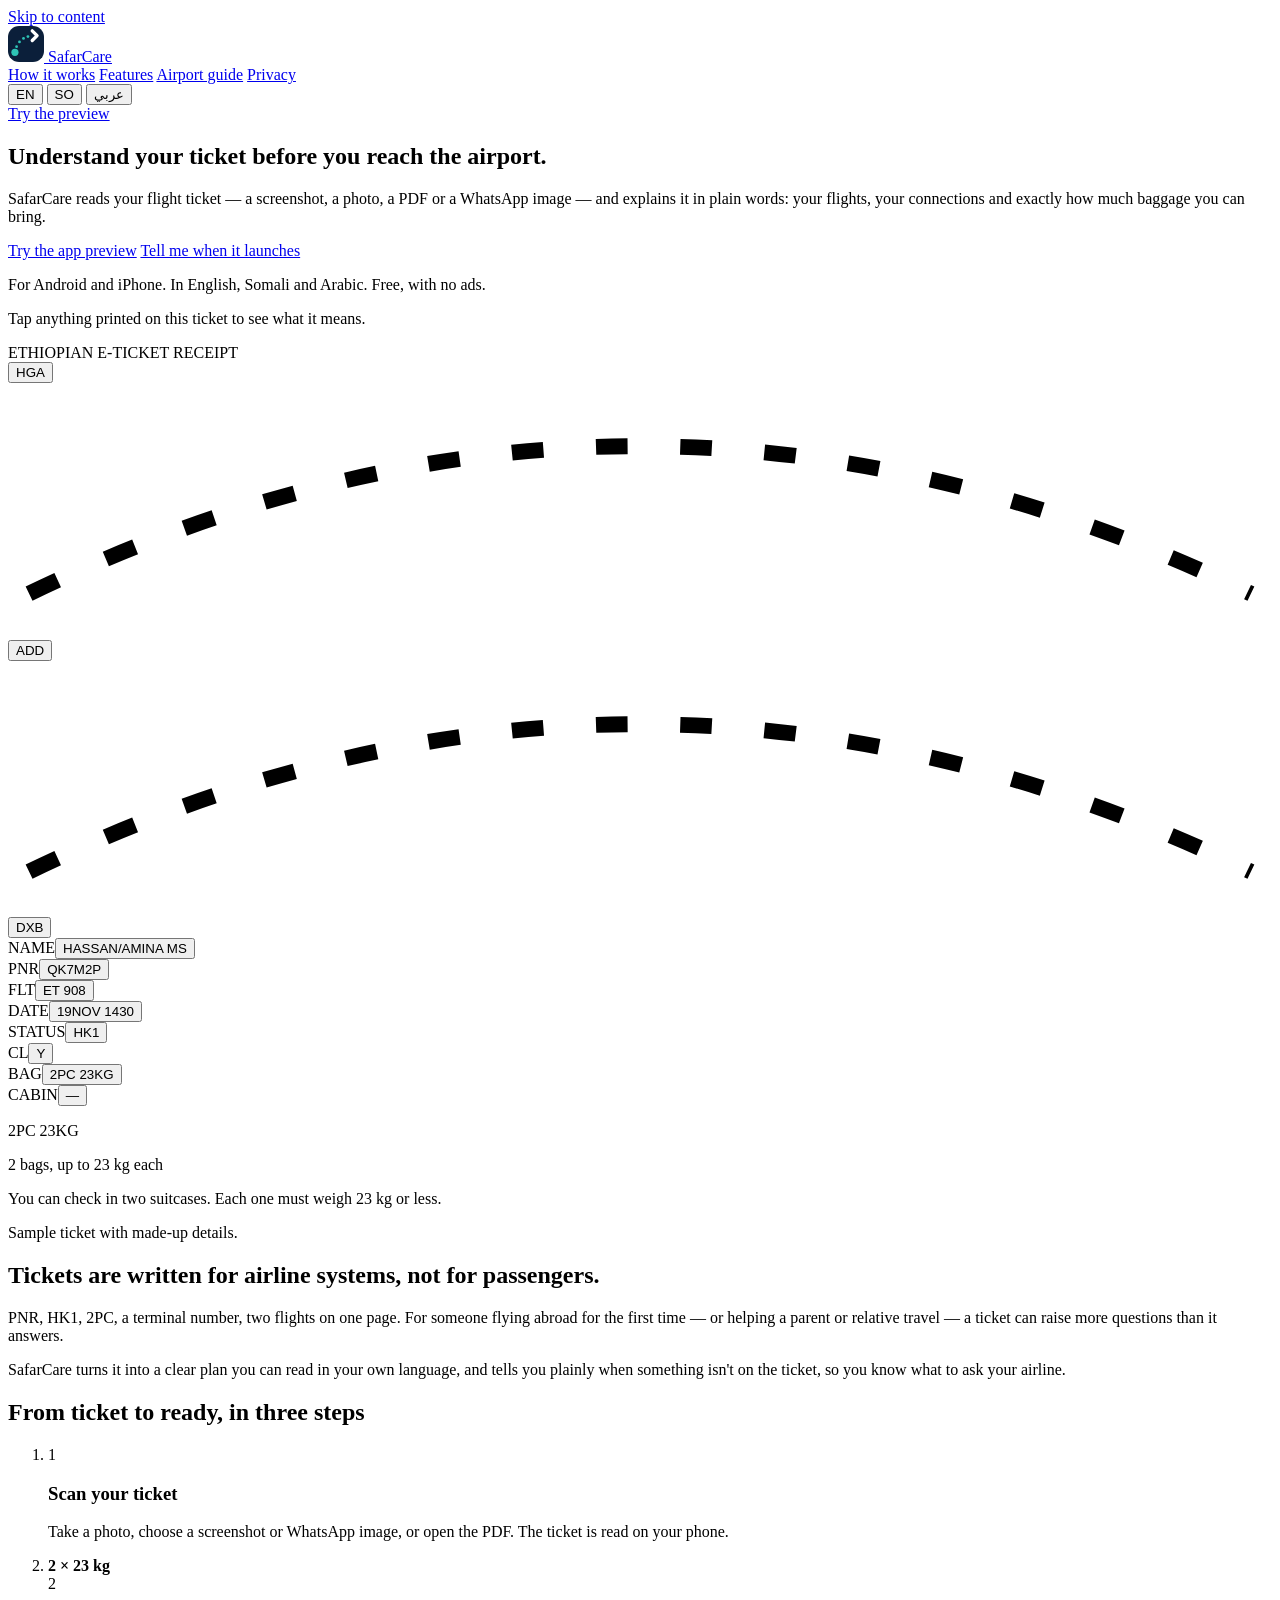
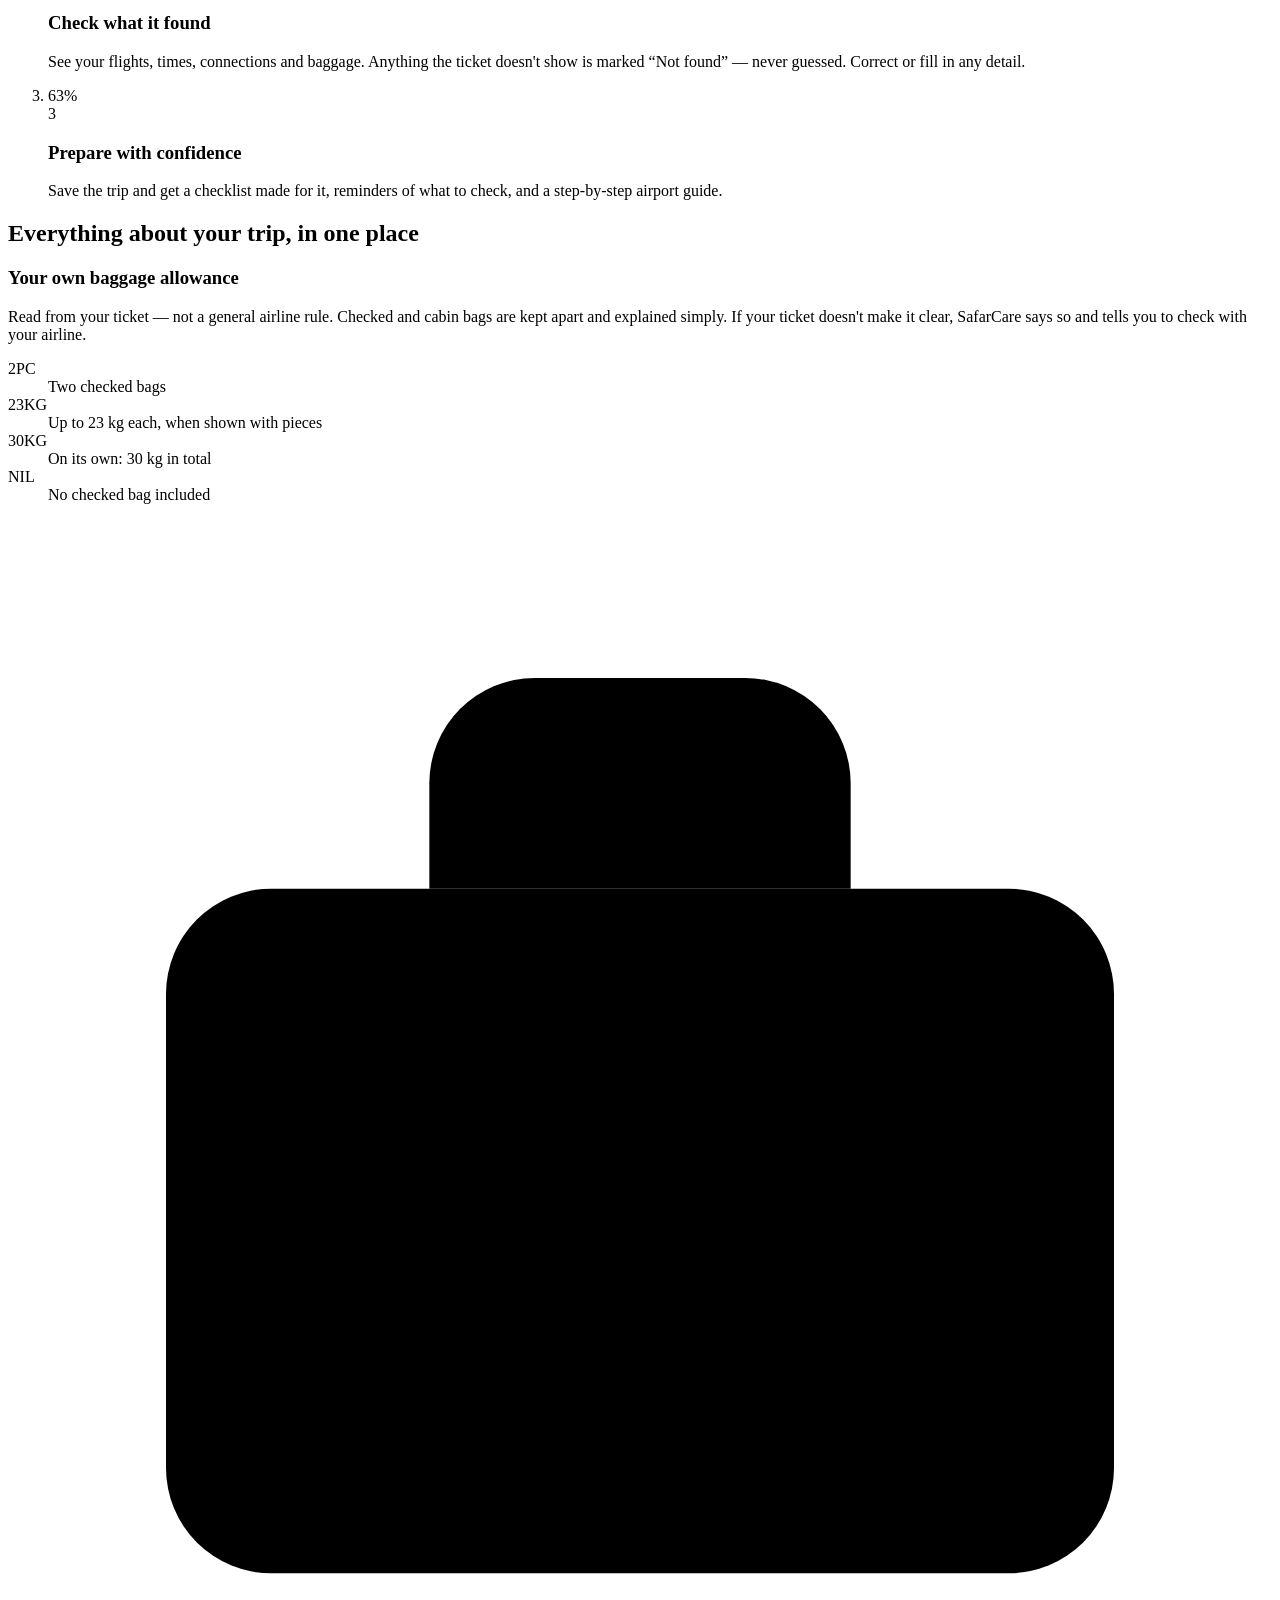
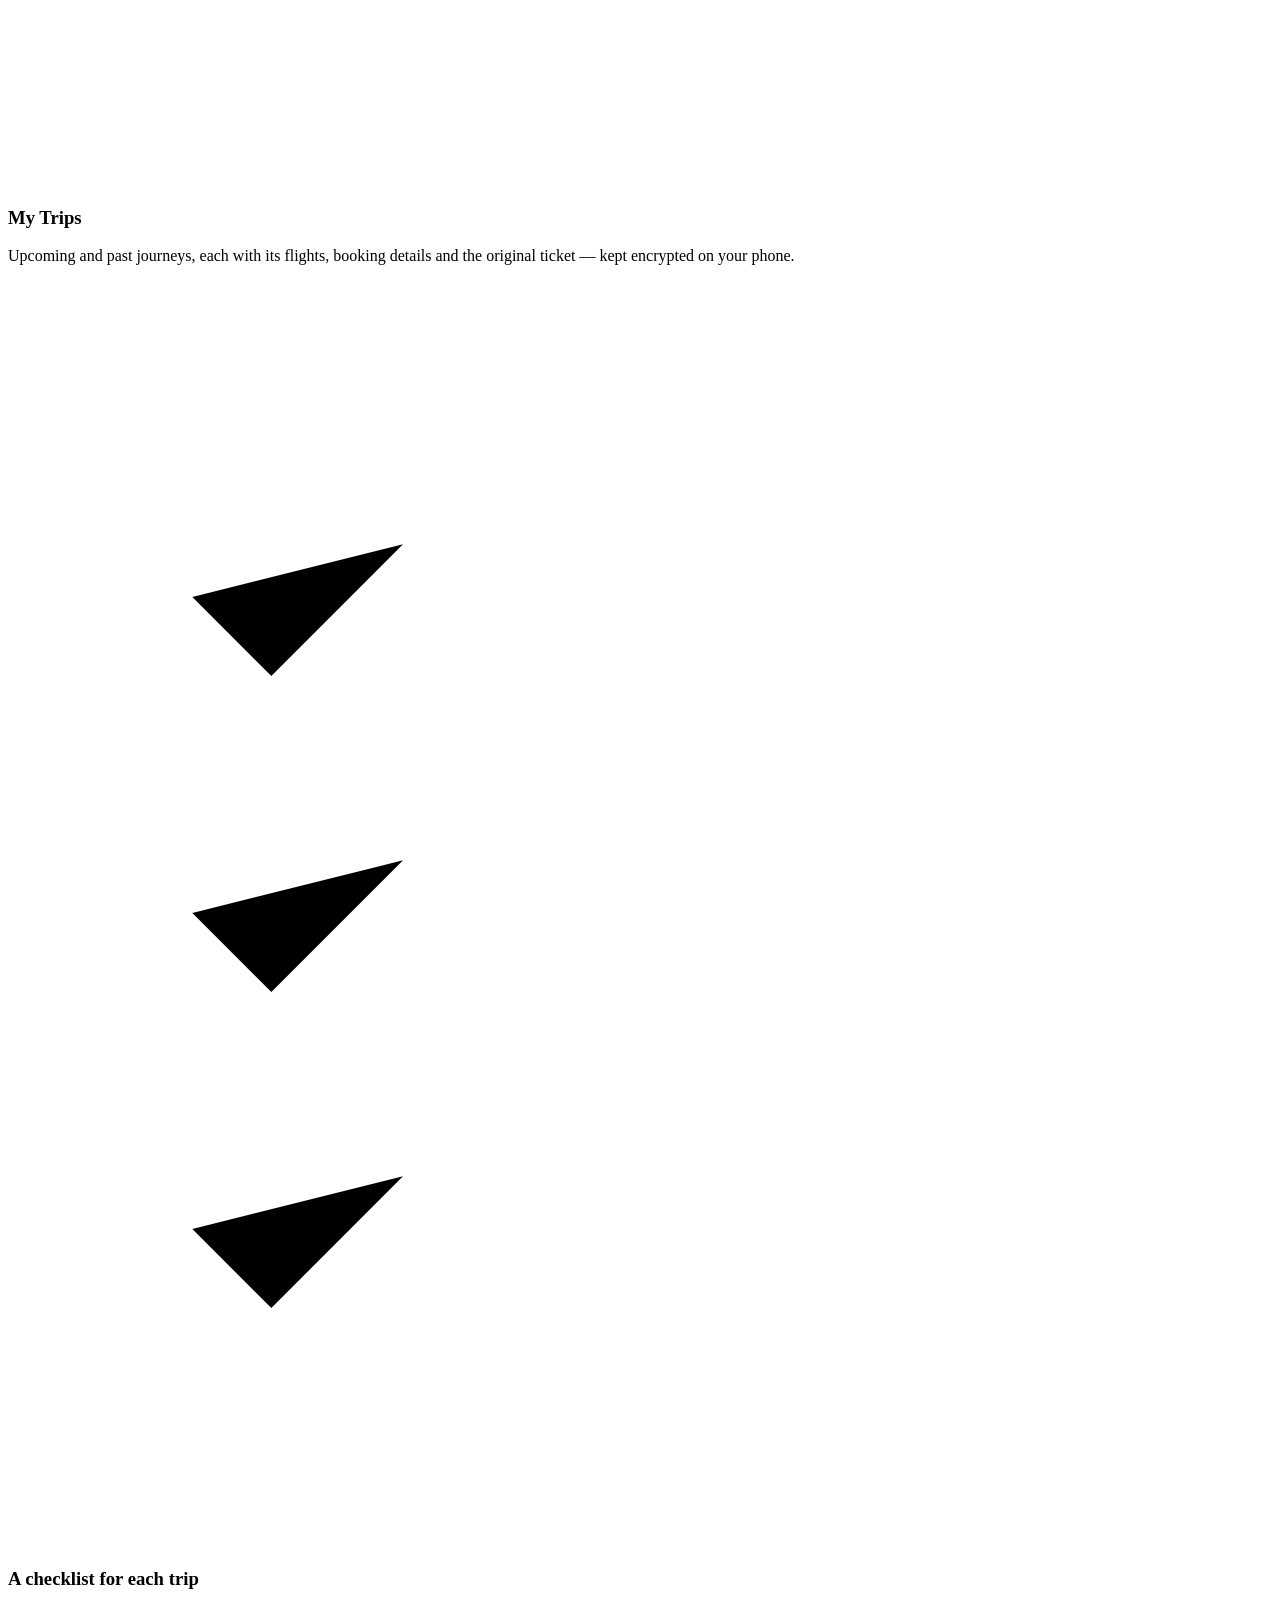
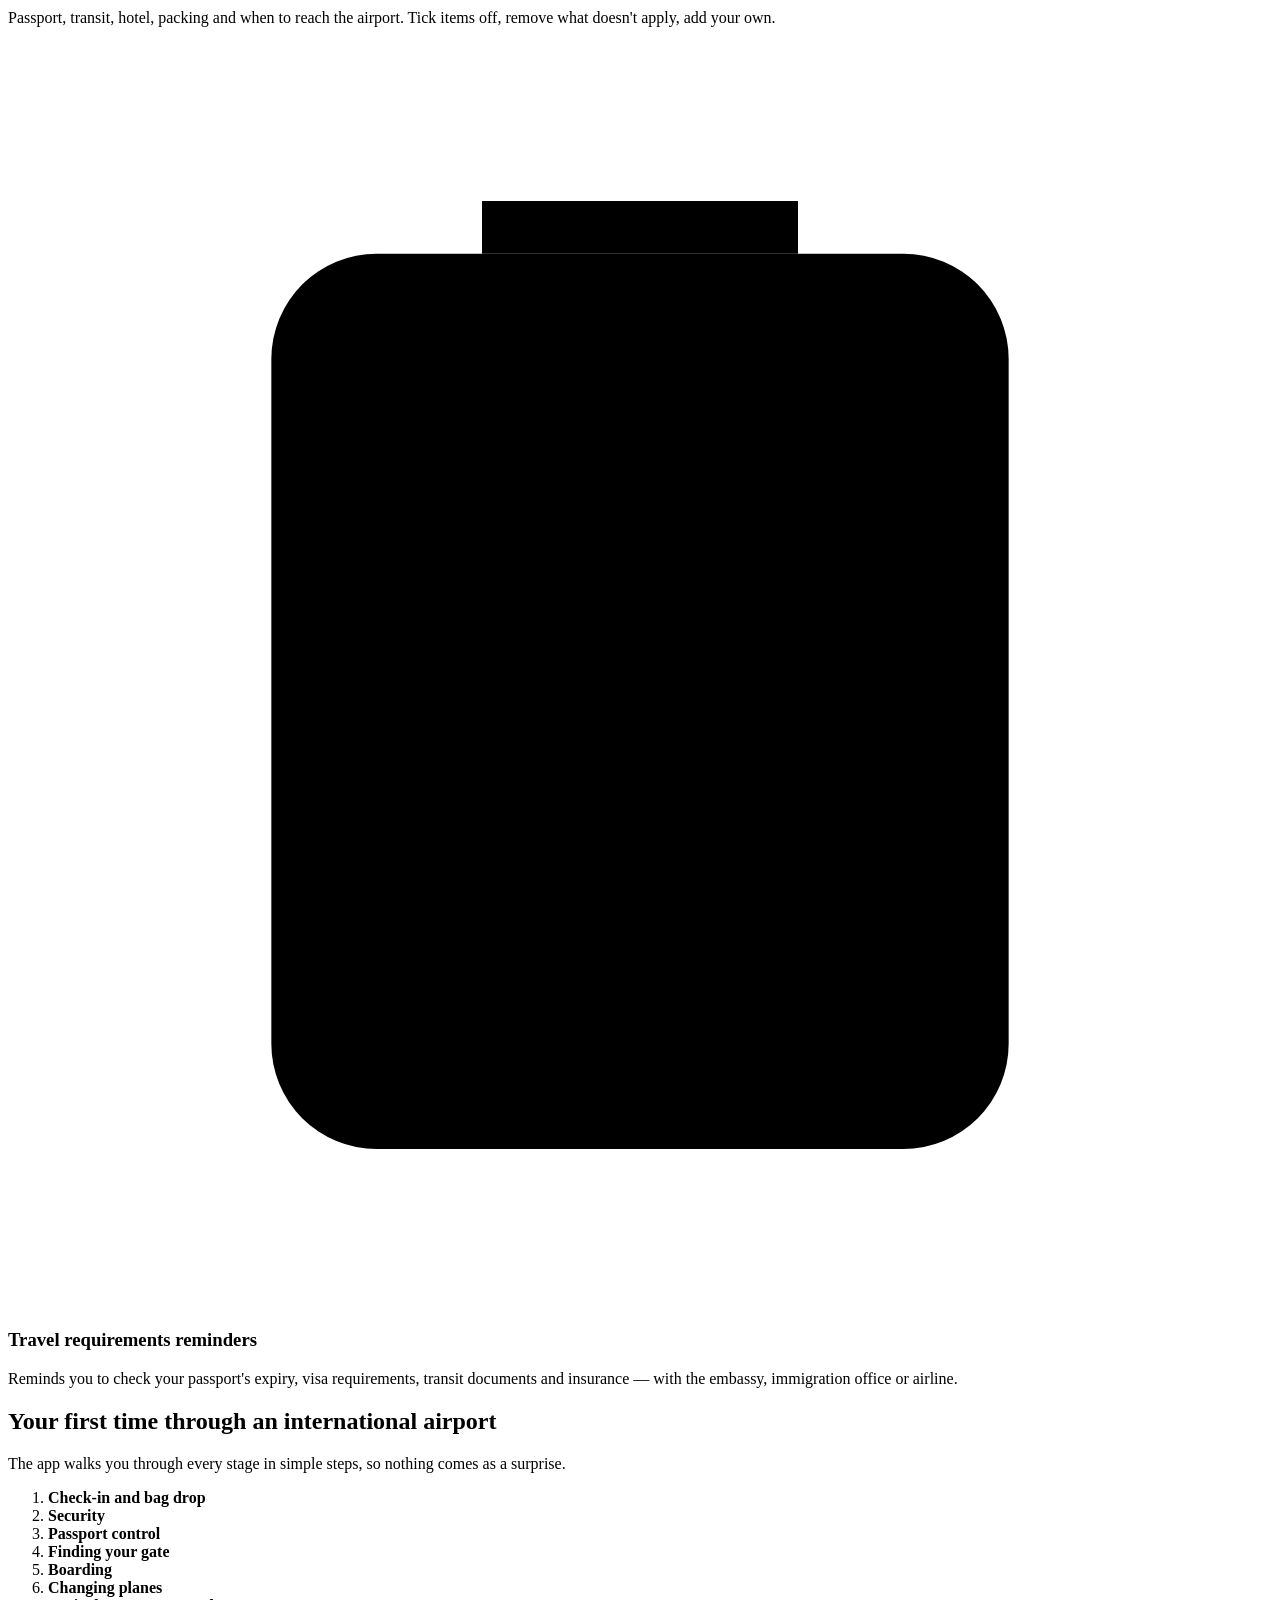
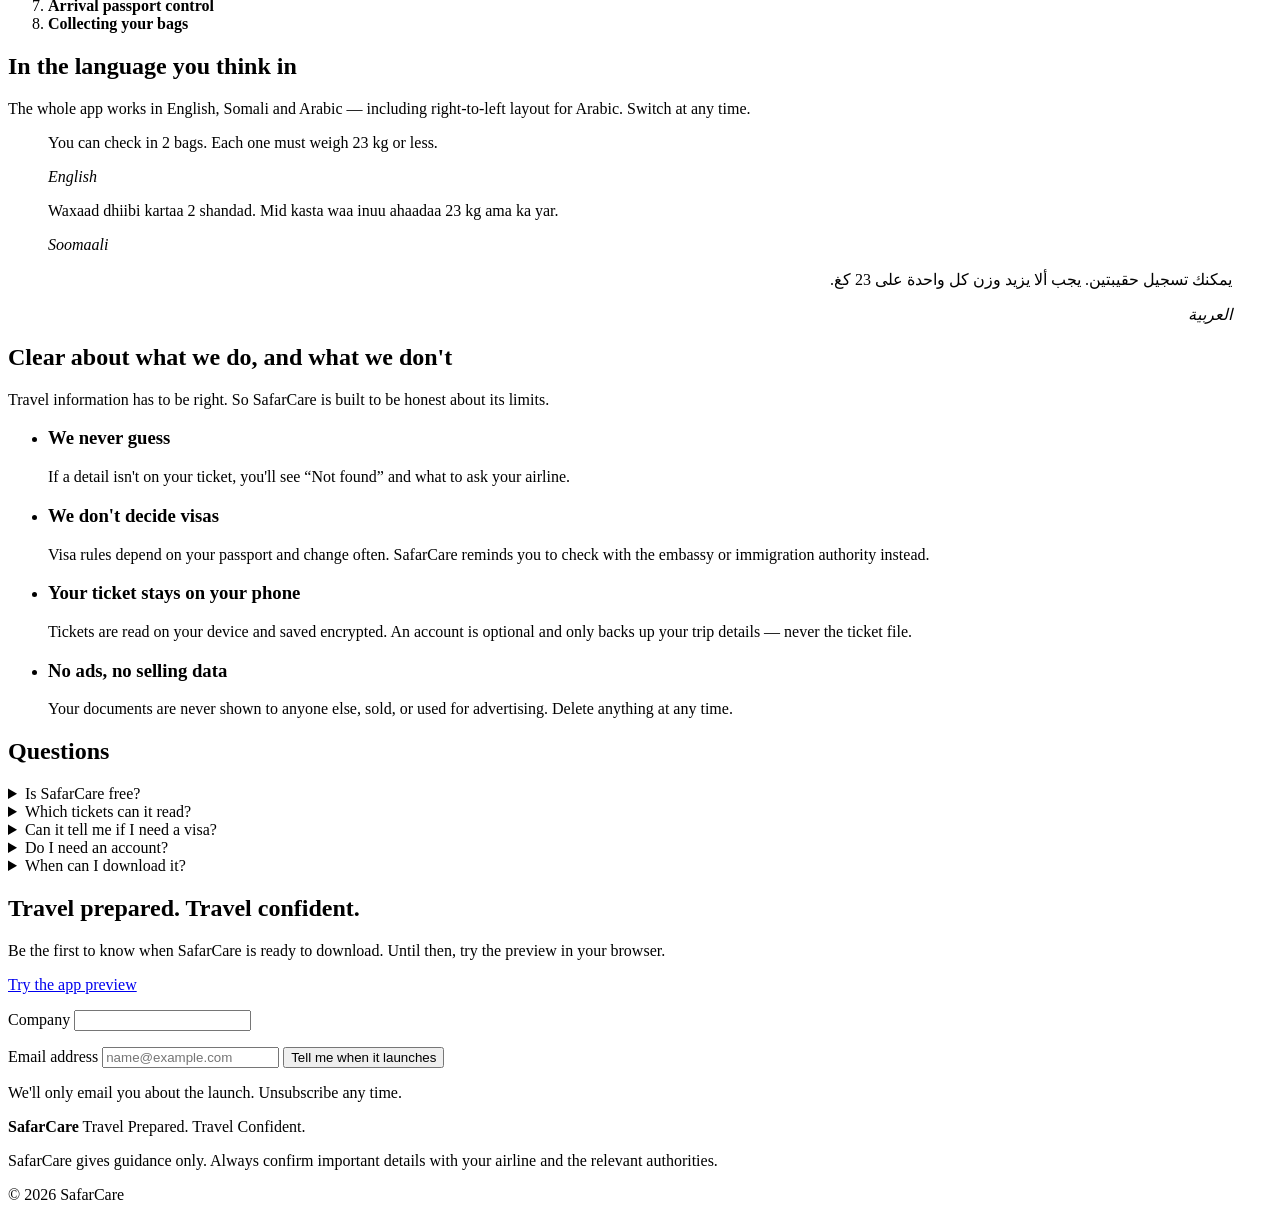
==== website/index.html @ 602b647c "Add SafarCare website and app preview Landing page in English, Somali and Arabic with an interactive" ====
<!DOCTYPE html>
<html lang="en" dir="ltr">
<head>
<meta charset="utf-8">
<meta name="viewport" content="width=device-width, initial-scale=1">
<title>SafarCare — Understand your ticket before you reach the airport</title>
<meta name="description" content="SafarCare reads your flight ticket and explains it in plain English, Somali or Arabic: flights, connections, baggage allowance, and what to prepare before you travel.">
<meta property="og:title" content="SafarCare — Travel Prepared. Travel Confident.">
<meta property="og:description" content="Scan your ticket. Understand your flights and baggage. Prepare with a checklist and airport guide — in English, Somali and Arabic.">
<meta property="og:image" content="/assets/icon-512.png">
<meta name="theme-color" content="#0B1F3A">
<link rel="icon" href="/assets/favicon-32.png" sizes="32x32">
<link rel="apple-touch-icon" href="/assets/apple-touch-icon.png">
<link rel="preconnect" href="https://fonts.googleapis.com">
<link rel="preconnect" href="https://fonts.gstatic.com" crossorigin>
<link href="https://fonts.googleapis.com/css2?family=Manrope:wght@500;700;800&family=IBM+Plex+Sans:wght@400;500;600&family=IBM+Plex+Sans+Arabic:wght@400;500;600;700&family=IBM+Plex+Mono:wght@500;600&display=swap" rel="stylesheet">
<link rel="stylesheet" href="/styles.css">
</head>
<body>
<a class="skip" href="#main" data-i18n="skip">Skip to content</a>

<header class="site-header">
  <div class="wrap header-row">
    <a class="brand" href="#top" aria-label="SafarCare home">
      <svg class="mark" viewBox="0 0 26 26" width="36" height="36" aria-hidden="true"><rect width="26" height="26" rx="8" fill="#0B1F3A"/><g fill="#2EC4B6"><circle cx="6.2" cy="14.9" r="1"/><circle cx="8.3" cy="11.5" r="1"/><circle cx="11.2" cy="9" r="1"/><circle cx="14.4" cy="7.6" r="1"/><circle cx="5" cy="19" r="2.6"/></g><path d="M17.5 3.5 21 7l-3.5 3.5" stroke="#fff" stroke-width="2.4" fill="none" stroke-linecap="round" stroke-linejoin="round"/></svg>
      <span>SafarCare</span>
    </a>
    <nav class="main-nav" aria-label="Main">
      <a href="#how" data-i18n="navHow">How it works</a>
      <a href="#features" data-i18n="navFeatures">Features</a>
      <a href="#guide" data-i18n="navGuide">Airport guide</a>
      <a href="#privacy" data-i18n="navPrivacy">Privacy</a>
    </nav>
    <div class="header-tools">
      <div class="lang" role="group" aria-label="Language">
        <button type="button" data-lang="en" aria-pressed="true">EN</button>
        <button type="button" data-lang="so" aria-pressed="false">SO</button>
        <button type="button" data-lang="ar" aria-pressed="false" lang="ar">عربي</button>
      </div>
      <a class="btn btn-small" href="/preview/" data-i18n="ctaPreviewShort">Try the preview</a>
    </div>
  </div>
</header>

<main id="main">

<!-- HERO: the ticket decoder -->
<section class="hero" id="top">
  <div class="wrap hero-grid">
    <div class="hero-copy">
      <h1 data-i18n="heroTitle">Understand your ticket before you reach the airport.</h1>
      <p class="lede" data-i18n="heroLede">SafarCare reads your flight ticket — a screenshot, a photo, a PDF or a WhatsApp image — and explains it in plain words: your flights, your connections and exactly how much baggage you can bring.</p>
      <div class="hero-actions">
        <a class="btn" href="/preview/" data-i18n="ctaPreview">Try the app preview</a>
        <a class="btn btn-ghost" href="#launch" data-i18n="ctaNotify">Tell me when it launches</a>
      </div>
      <p class="hero-note" data-i18n="heroNote">For Android and iPhone. In English, Somali and Arabic. Free, with no ads.</p>
    </div>

    <div class="decoder" aria-labelledby="decoder-hint">
      <p id="decoder-hint" class="decoder-hint" data-i18n="decoderHint">Tap anything printed on this ticket to see what it means.</p>
      <div class="pass" role="group" aria-label="Sample boarding pass">
        <div class="pass-scan" aria-hidden="true"></div>
        <div class="pass-top">
          <span class="pass-air">ETHIOPIAN</span>
          <span class="pass-kind">E-TICKET RECEIPT</span>
        </div>
        <div class="pass-route">
          <button type="button" class="code-btn big" data-field="from">HGA</button>
          <svg class="pass-path" viewBox="0 0 120 24" aria-hidden="true"><path d="M2 20 Q60 -8 118 20" fill="none" stroke="currentColor" stroke-width="1.5" stroke-dasharray="3 5"/></svg>
          <button type="button" class="code-btn big" data-field="via">ADD</button>
          <svg class="pass-path" viewBox="0 0 120 24" aria-hidden="true"><path d="M2 20 Q60 -8 118 20" fill="none" stroke="currentColor" stroke-width="1.5" stroke-dasharray="3 5"/></svg>
          <button type="button" class="code-btn big" data-field="to">DXB</button>
        </div>
        <div class="pass-grid">
          <div><span class="k">NAME</span><button type="button" class="code-btn" data-field="name">HASSAN/AMINA MS</button></div>
          <div><span class="k">PNR</span><button type="button" class="code-btn" data-field="pnr">QK7M2P</button></div>
          <div><span class="k">FLT</span><button type="button" class="code-btn" data-field="flt">ET 908</button></div>
          <div><span class="k">DATE</span><button type="button" class="code-btn" data-field="date">19NOV 1430</button></div>
          <div><span class="k">STATUS</span><button type="button" class="code-btn" data-field="status">HK1</button></div>
          <div><span class="k">CL</span><button type="button" class="code-btn" data-field="cl">Y</button></div>
          <div><span class="k">BAG</span><button type="button" class="code-btn" data-field="bag">2PC 23KG</button></div>
          <div><span class="k">CABIN</span><button type="button" class="code-btn missing" data-field="cabin">—</button></div>
        </div>
        <div class="pass-stub" aria-hidden="true"><span></span></div>
      </div>
      <div class="explain" role="region" aria-live="polite" aria-label="Explanation">
        <p class="explain-code" id="explain-code">2PC 23KG</p>
        <p class="explain-title" id="explain-title">2 bags, up to 23 kg each</p>
        <p class="explain-body" id="explain-body">You can check in two suitcases. Each one must weigh 23 kg or less.</p>
      </div>
      <p class="decoder-foot" data-i18n="decoderFoot">Sample ticket with made-up details.</p>
    </div>
  </div>
</section>

<!-- WHY -->
<section class="why">
  <div class="wrap why-grid">
    <h2 data-i18n="whyTitle">Tickets are written for airline systems, not for passengers.</h2>
    <div class="why-body">
      <p data-i18n="whyP1">PNR, HK1, 2PC, a terminal number, two flights on one page. For someone flying abroad for the first time — or helping a parent or relative travel — a ticket can raise more questions than it answers.</p>
      <p data-i18n="whyP2">SafarCare turns it into a clear plan you can read in your own language, and tells you plainly when something isn't on the ticket, so you know what to ask your airline.</p>
    </div>
  </div>
</section>

<!-- HOW IT WORKS: a real sequence -->
<section class="how" id="how" aria-labelledby="how-title">
  <div class="wrap">
    <h2 id="how-title" data-i18n="howTitle">From ticket to ready, in three steps</h2>
    <ol class="steps">
      <li class="step">
        <div class="phone" aria-hidden="true">
          <div class="ph-bar"></div>
          <div class="ph-scan"><div class="ph-frame"><div class="ph-line"></div></div></div>
          <div class="ph-btn dark"></div><div class="ph-btn"></div><div class="ph-btn"></div>
        </div>
        <div class="step-text">
          <span class="step-n">1</span>
          <h3 data-i18n="step1Title">Scan your ticket</h3>
          <p data-i18n="step1Body">Take a photo, choose a screenshot or WhatsApp image, or open the PDF. The ticket is read on your phone.</p>
        </div>
      </li>
      <li class="step">
        <div class="phone" aria-hidden="true">
          <div class="ph-bar"></div>
          <div class="ph-rows"><i></i><i></i><i></i><i class="nf"></i></div>
          <div class="ph-card"><b>2 × 23 kg</b></div>
          <div class="ph-card warn"></div>
          <div class="ph-lines"><i></i><i></i></div>
        </div>
        <div class="step-text">
          <span class="step-n">2</span>
          <h3 data-i18n="step2Title">Check what it found</h3>
          <p data-i18n="step2Body">See your flights, times, connections and baggage. Anything the ticket doesn't show is marked “Not found” — never guessed. Correct or fill in any detail.</p>
        </div>
      </li>
      <li class="step">
        <div class="phone" aria-hidden="true">
          <div class="ph-bar"></div>
          <div class="ph-ring"><span>63%</span></div>
          <div class="ph-check on"></div><div class="ph-check on"></div><div class="ph-check"></div><div class="ph-check"></div>
        </div>
        <div class="step-text">
          <span class="step-n">3</span>
          <h3 data-i18n="step3Title">Prepare with confidence</h3>
          <p data-i18n="step3Body">Save the trip and get a checklist made for it, reminders of what to check, and a step-by-step airport guide.</p>
        </div>
      </li>
    </ol>
  </div>
</section>

<!-- FEATURES -->
<section class="features" id="features" aria-labelledby="features-title">
  <div class="wrap">
    <h2 id="features-title" data-i18n="featTitle">Everything about your trip, in one place</h2>

    <div class="feat feat-lead">
      <div>
        <h3 data-i18n="fBagTitle">Your own baggage allowance</h3>
        <p data-i18n="fBagBody">Read from your ticket — not a general airline rule. Checked and cabin bags are kept apart and explained simply. If your ticket doesn't make it clear, SafarCare says so and tells you to check with your airline.</p>
      </div>
      <dl class="bag-codes">
        <div><dt>2PC</dt><dd data-i18n="code2pc">Two checked bags</dd></div>
        <div><dt>23KG</dt><dd data-i18n="code23">Up to 23 kg each, when shown with pieces</dd></div>
        <div><dt>30KG</dt><dd data-i18n="code30">On its own: 30 kg in total</dd></div>
        <div><dt>NIL</dt><dd data-i18n="codeNil">No checked bag included</dd></div>
      </dl>
    </div>

    <div class="feat-cols">
      <article class="feat">
        <svg class="fi" viewBox="0 0 24 24" aria-hidden="true"><rect x="3" y="7" width="18" height="13" rx="2"/><path d="M8 7V5a2 2 0 0 1 2-2h4a2 2 0 0 1 2 2v2"/></svg>
        <h3 data-i18n="fTripsTitle">My Trips</h3>
        <p data-i18n="fTripsBody">Upcoming and past journeys, each with its flights, booking details and the original ticket — kept encrypted on your phone.</p>
      </article>
      <article class="feat">
        <svg class="fi" viewBox="0 0 24 24" aria-hidden="true"><path d="M9 6h11M9 12h11M9 18h11"/><path d="m3.5 6 1.5 1.5L7.5 5M3.5 12l1.5 1.5L7.5 11M3.5 18l1.5 1.5L7.5 17"/></svg>
        <h3 data-i18n="fListTitle">A checklist for each trip</h3>
        <p data-i18n="fListBody">Passport, transit, hotel, packing and when to reach the airport. Tick items off, remove what doesn't apply, add your own.</p>
      </article>
      <article class="feat">
        <svg class="fi" viewBox="0 0 24 24" aria-hidden="true"><rect x="5" y="4" width="14" height="17" rx="2"/><path d="M9 4V3h6v1M9 12l2 2 4-4M9 17h6"/></svg>
        <h3 data-i18n="fReqTitle">Travel requirements reminders</h3>
        <p data-i18n="fReqBody">Reminds you to check your passport's expiry, visa requirements, transit documents and insurance — with the embassy, immigration office or airline.</p>
      </article>
    </div>
  </div>
</section>

<!-- AIRPORT GUIDE: a real sequence, drawn as a route -->
<section class="guide" id="guide" aria-labelledby="guide-title">
  <div class="wrap">
    <div class="guide-head">
      <h2 id="guide-title" data-i18n="guideTitle">Your first time through an international airport</h2>
      <p data-i18n="guideBody">The app walks you through every stage in simple steps, so nothing comes as a surprise.</p>
    </div>
    <ol class="route">
      <li><span class="dot"></span><b data-i18n="g1">Check-in and bag drop</b></li>
      <li><span class="dot"></span><b data-i18n="g2">Security</b></li>
      <li><span class="dot"></span><b data-i18n="g3">Passport control</b></li>
      <li><span class="dot"></span><b data-i18n="g4">Finding your gate</b></li>
      <li><span class="dot"></span><b data-i18n="g5">Boarding</b></li>
      <li class="transit"><span class="dot"></span><b data-i18n="g6">Changing planes</b></li>
      <li><span class="dot"></span><b data-i18n="g7">Arrival passport control</b></li>
      <li><span class="dot"></span><b data-i18n="g8">Collecting your bags</b></li>
    </ol>
  </div>
</section>

<!-- LANGUAGES -->
<section class="langs" aria-labelledby="langs-title">
  <div class="wrap">
    <h2 id="langs-title" data-i18n="langsTitle">In the language you think in</h2>
    <p class="langs-sub" data-i18n="langsBody">The whole app works in English, Somali and Arabic — including right-to-left layout for Arabic. Switch at any time.</p>
    <div class="trio">
      <blockquote lang="en"><p>You can check in 2 bags. Each one must weigh 23 kg or less.</p><cite>English</cite></blockquote>
      <blockquote lang="so"><p>Waxaad dhiibi kartaa 2 shandad. Mid kasta waa inuu ahaadaa 23 kg ama ka yar.</p><cite>Soomaali</cite></blockquote>
      <blockquote lang="ar" dir="rtl"><p>يمكنك تسجيل حقيبتين. يجب ألا يزيد وزن كل واحدة على 23 كغ.</p><cite>العربية</cite></blockquote>
    </div>
  </div>
</section>

<!-- HONESTY -->
<section class="promise" id="privacy" aria-labelledby="promise-title">
  <div class="wrap promise-grid">
    <div>
      <h2 id="promise-title" data-i18n="promiseTitle">Clear about what we do, and what we don't</h2>
      <p data-i18n="promiseBody">Travel information has to be right. So SafarCare is built to be honest about its limits.</p>
    </div>
    <ul class="promises">
      <li><h3 data-i18n="p1t">We never guess</h3><p data-i18n="p1b">If a detail isn't on your ticket, you'll see “Not found” and what to ask your airline.</p></li>
      <li><h3 data-i18n="p2t">We don't decide visas</h3><p data-i18n="p2b">Visa rules depend on your passport and change often. SafarCare reminds you to check with the embassy or immigration authority instead.</p></li>
      <li><h3 data-i18n="p3t">Your ticket stays on your phone</h3><p data-i18n="p3b">Tickets are read on your device and saved encrypted. An account is optional and only backs up your trip details — never the ticket file.</p></li>
      <li><h3 data-i18n="p4t">No ads, no selling data</h3><p data-i18n="p4b">Your documents are never shown to anyone else, sold, or used for advertising. Delete anything at any time.</p></li>
    </ul>
  </div>
</section>

<!-- FAQ -->
<section class="faq" aria-labelledby="faq-title">
  <div class="wrap faq-wrap">
    <h2 id="faq-title" data-i18n="faqTitle">Questions</h2>
    <div class="faq-list">
      <details><summary data-i18n="q1">Is SafarCare free?</summary><p data-i18n="a1">Yes. SafarCare is free and has no advertisements.</p></details>
      <details><summary data-i18n="q2">Which tickets can it read?</summary><p data-i18n="a2">E-ticket screenshots, photos of printed tickets, PDF tickets and booking confirmations, and ticket images sent on WhatsApp. If a picture is too blurry, the app tells you how to take a better one.</p></details>
      <details><summary data-i18n="q3">Can it tell me if I need a visa?</summary><p data-i18n="a3">No. It reminds you to check visa, transit and passport requirements with the official authority, and lets you keep notes on what they told you.</p></details>
      <details><summary data-i18n="q4">Do I need an account?</summary><p data-i18n="a4">No. Everything works without one. An account only backs up your trips so you can get them back on a new phone.</p></details>
      <details><summary data-i18n="q5">When can I download it?</summary><p data-i18n="a5">SafarCare is being prepared for Google Play and the App Store. Leave your email below and we'll tell you when it's ready.</p></details>
    </div>
  </div>
</section>

<!-- LAUNCH -->
<section class="launch" id="launch" aria-labelledby="launch-title">
  <div class="wrap launch-grid">
    <div>
      <h2 id="launch-title" data-i18n="launchTitle">Travel prepared. Travel confident.</h2>
      <p data-i18n="launchBody">Be the first to know when SafarCare is ready to download. Until then, try the preview in your browser.</p>
      <a class="btn btn-light" href="/preview/" data-i18n="ctaPreview">Try the app preview</a>
    </div>
    <form class="notify" name="launch-list" method="POST" data-netlify="true" netlify-honeypot="company" action="/thanks.html">
      <input type="hidden" name="form-name" value="launch-list">
      <p class="hp"><label>Company <input name="company" tabindex="-1" autocomplete="off"></label></p>
      <label for="email" data-i18n="emailLabel">Email address</label>
      <input id="email" name="email" type="email" required autocomplete="email" inputmode="email" placeholder="name@example.com">
      <input type="hidden" name="language" id="form-lang" value="en">
      <p class="field-error" id="email-error" hidden data-i18n="emailError">Enter an email address like name@example.com.</p>
      <button class="btn btn-turq" type="submit" data-i18n="notifySubmit">Tell me when it launches</button>
      <p class="fine" data-i18n="notifyFine">We'll only email you about the launch. Unsubscribe any time.</p>
    </form>
  </div>
</section>

</main>

<footer class="site-footer">
  <div class="wrap footer-row">
    <p><b>SafarCare</b> <span data-i18n="footTag">Travel Prepared. Travel Confident.</span></p>
    <p class="fine" data-i18n="footNote">SafarCare gives guidance only. Always confirm important details with your airline and the relevant authorities.</p>
    <p class="fine">© 2026 SafarCare</p>
  </div>
</footer>

<script src="/main.js" defer></script>
</body>
</html>
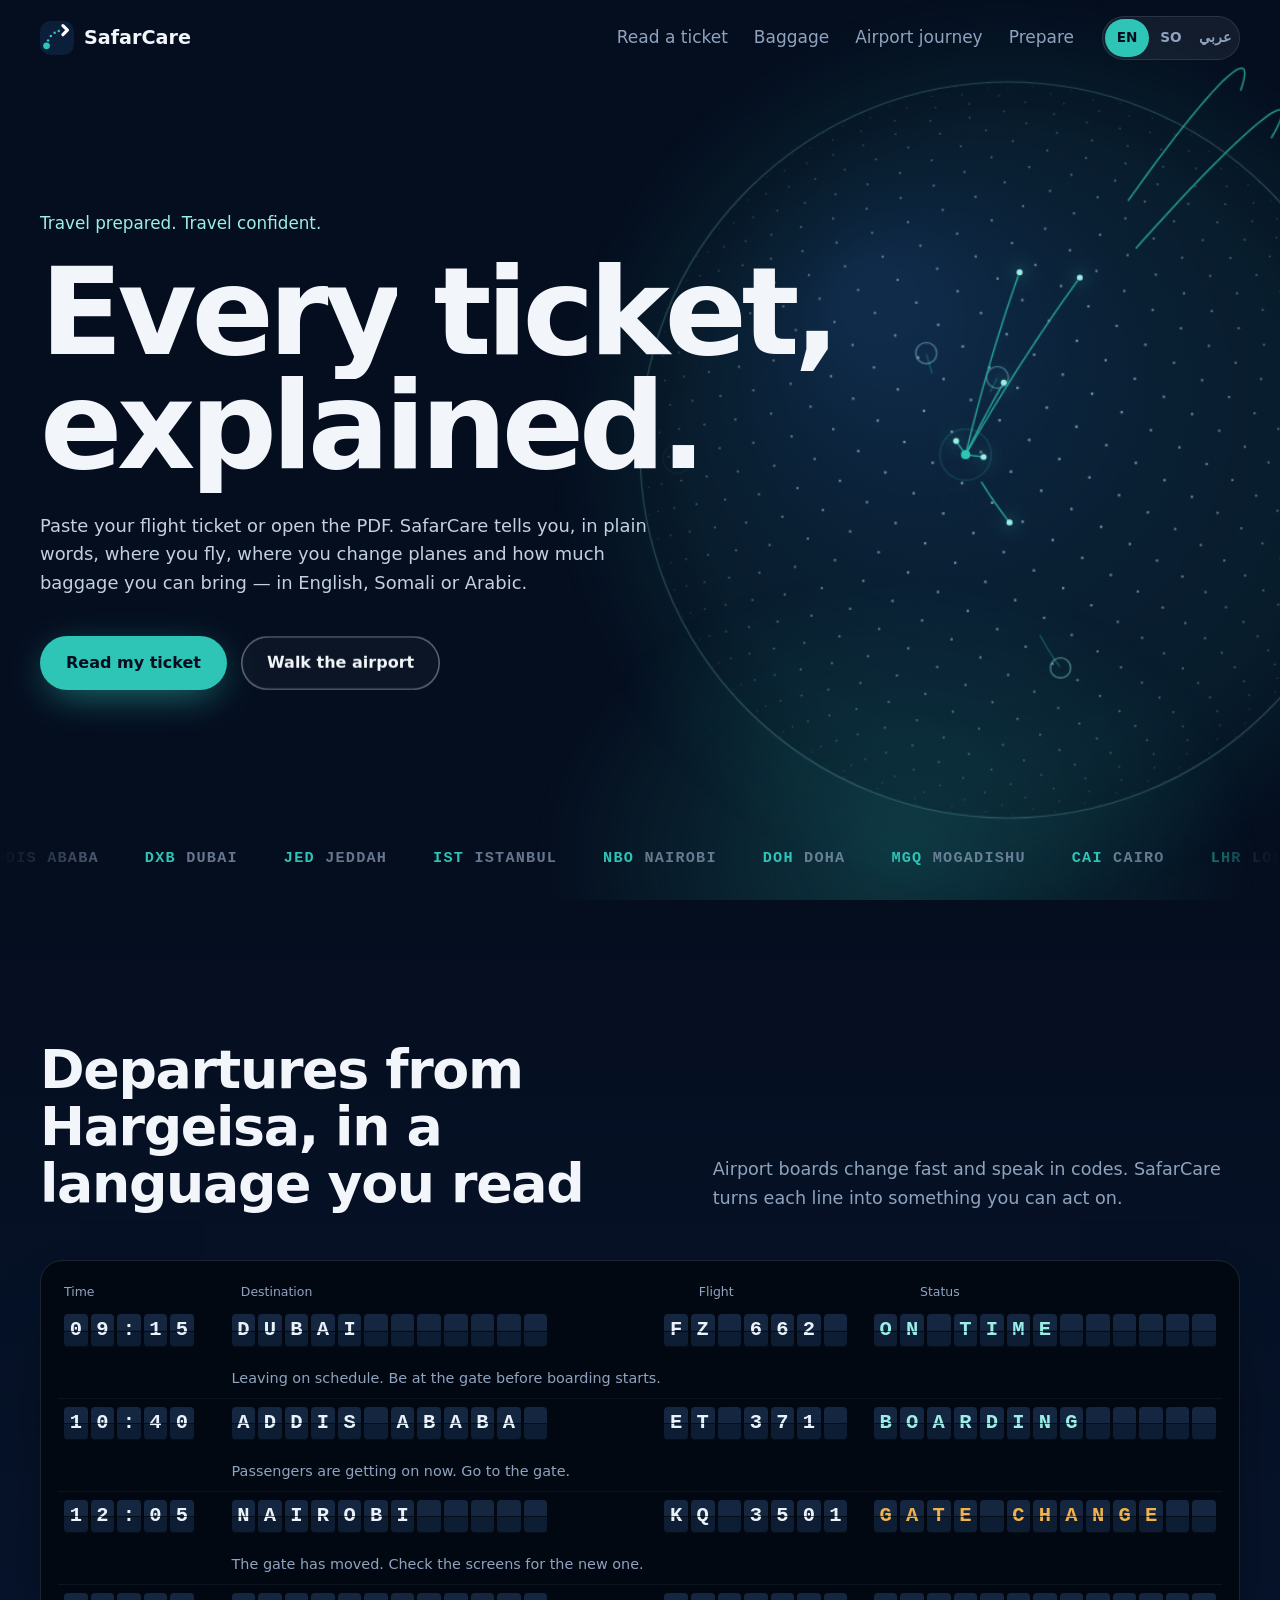
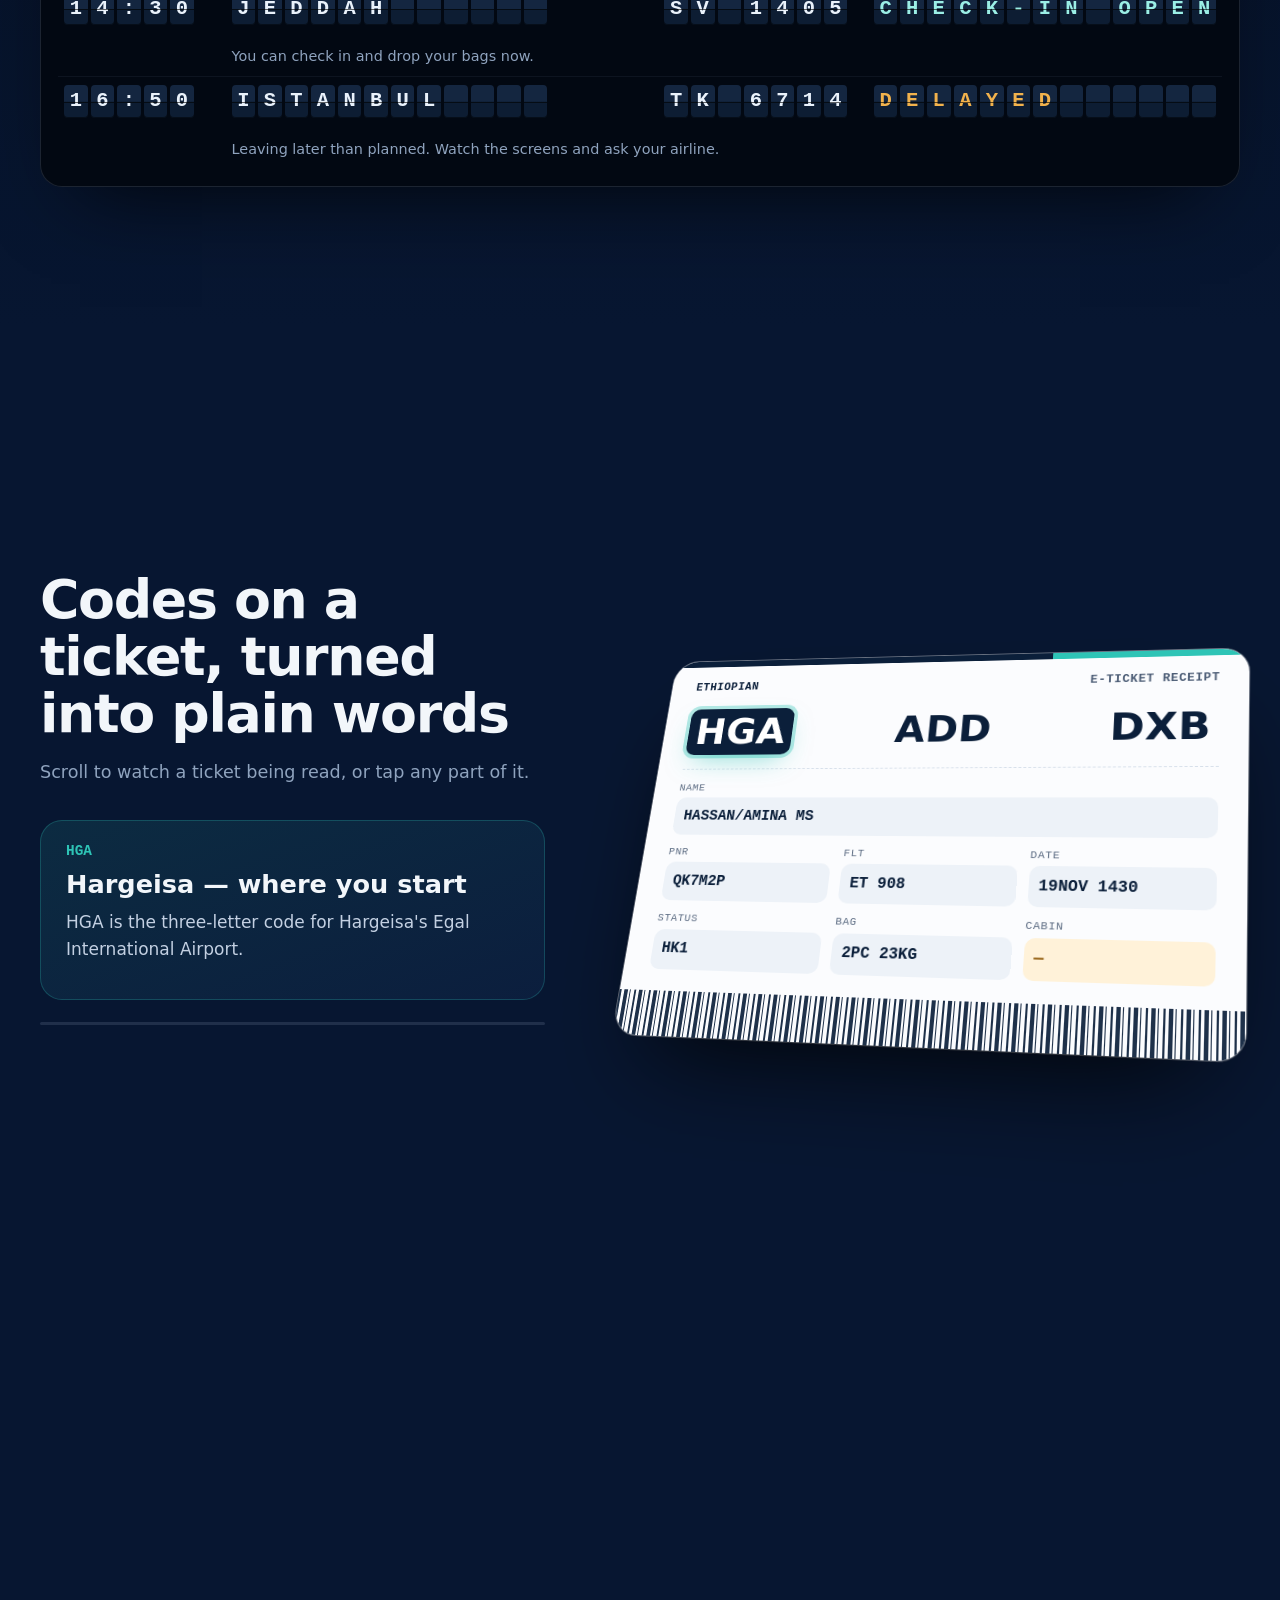
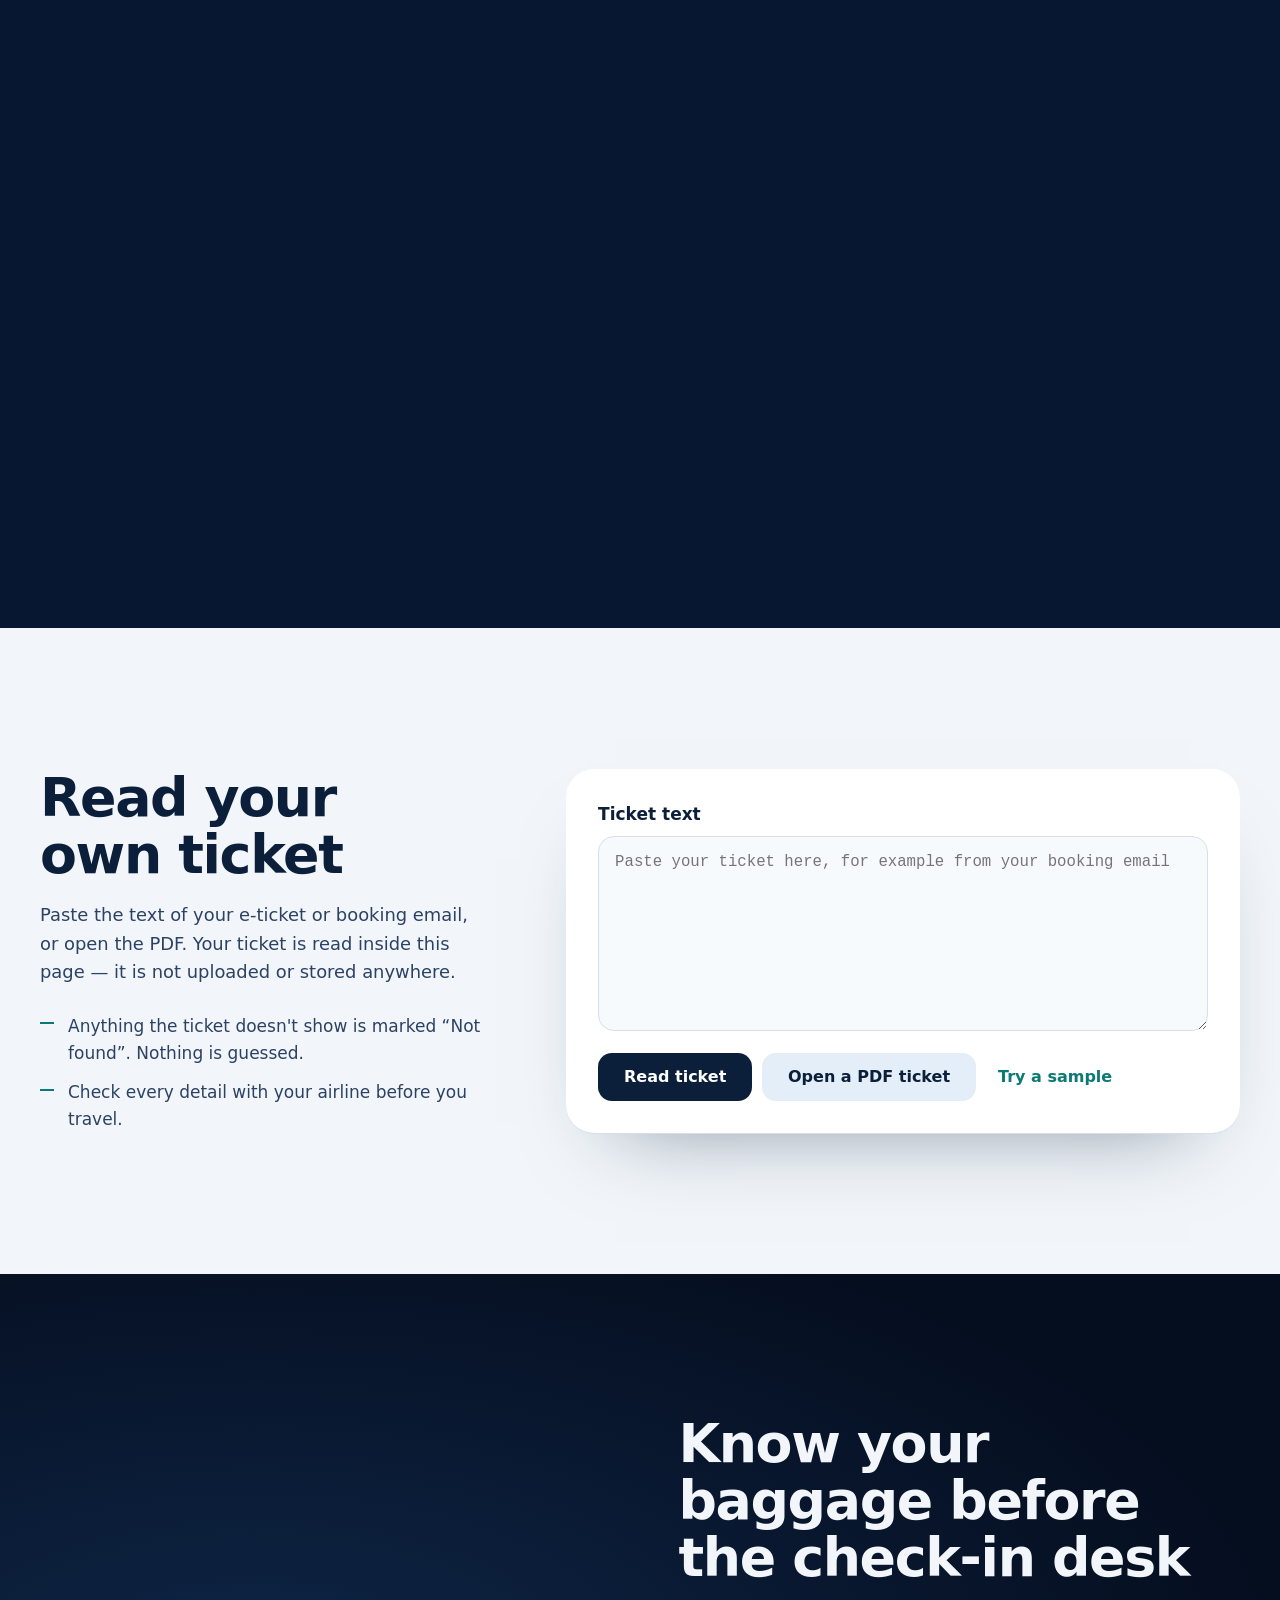
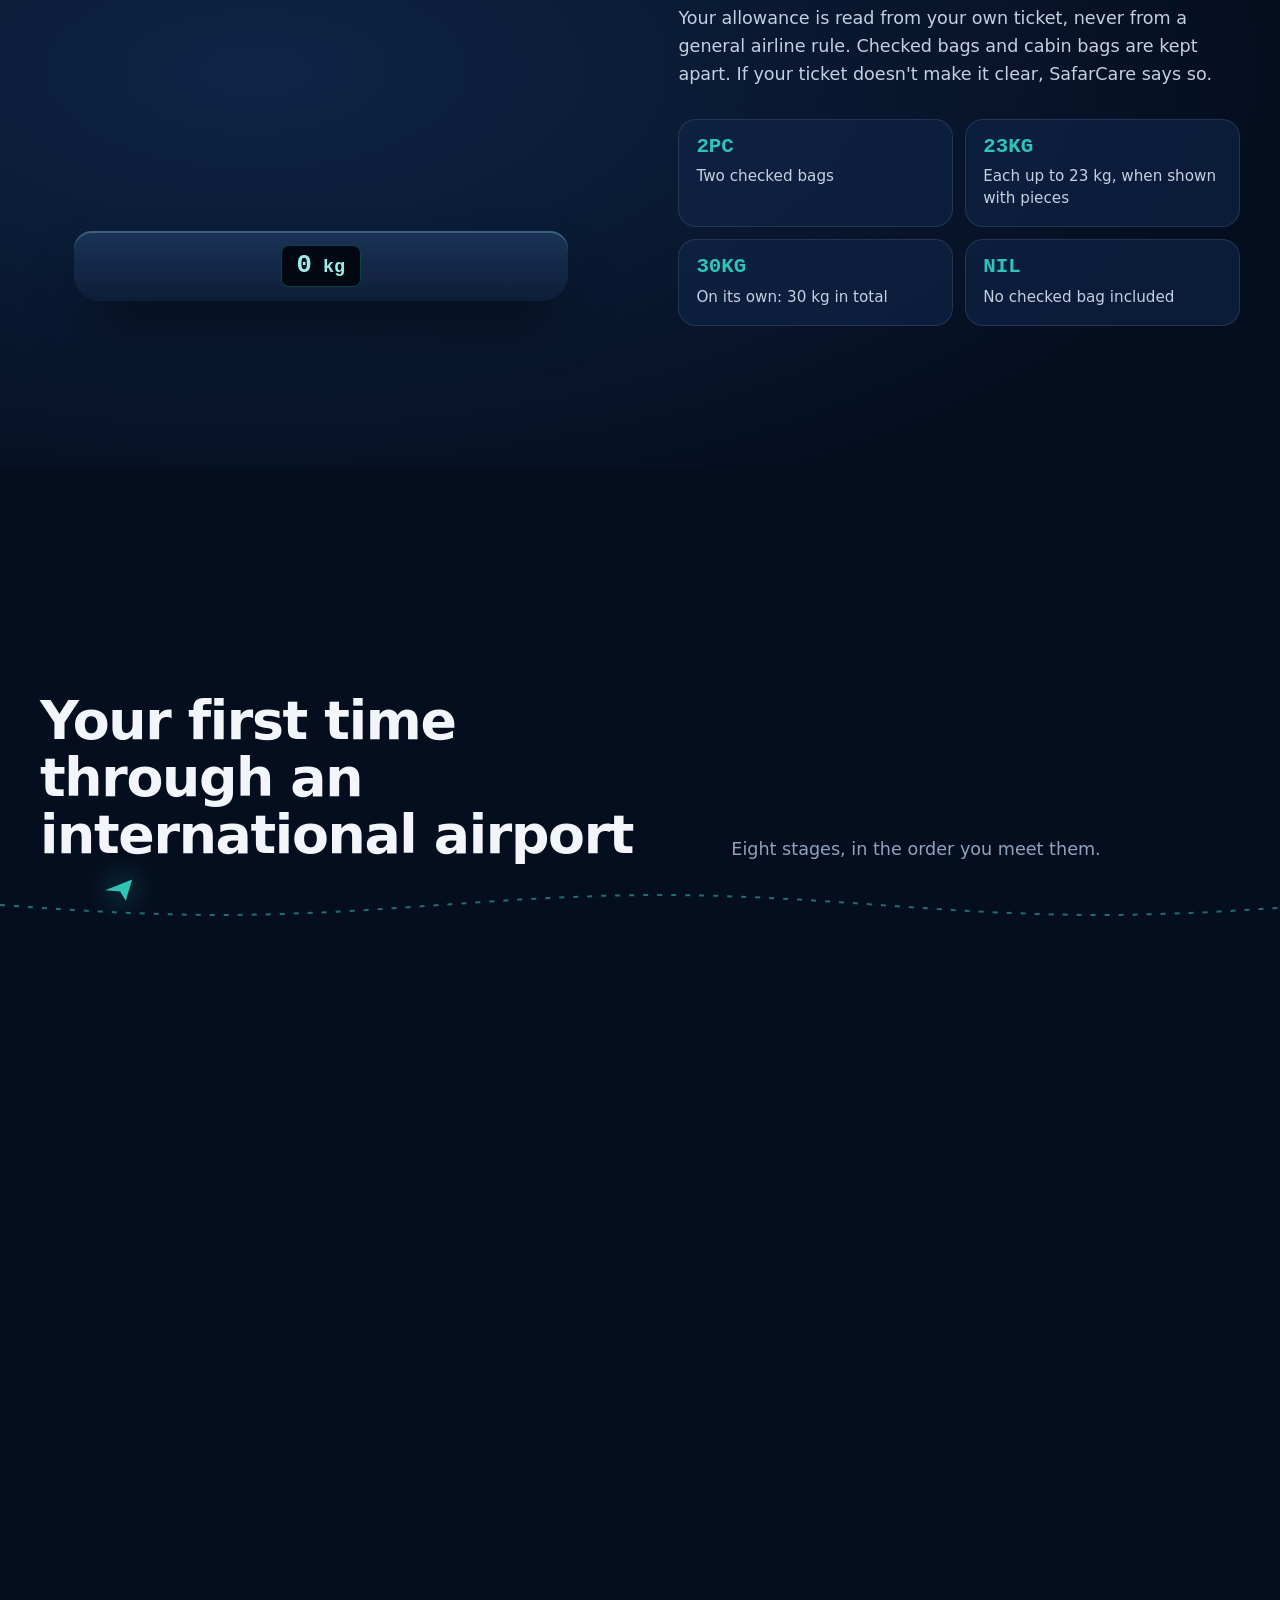
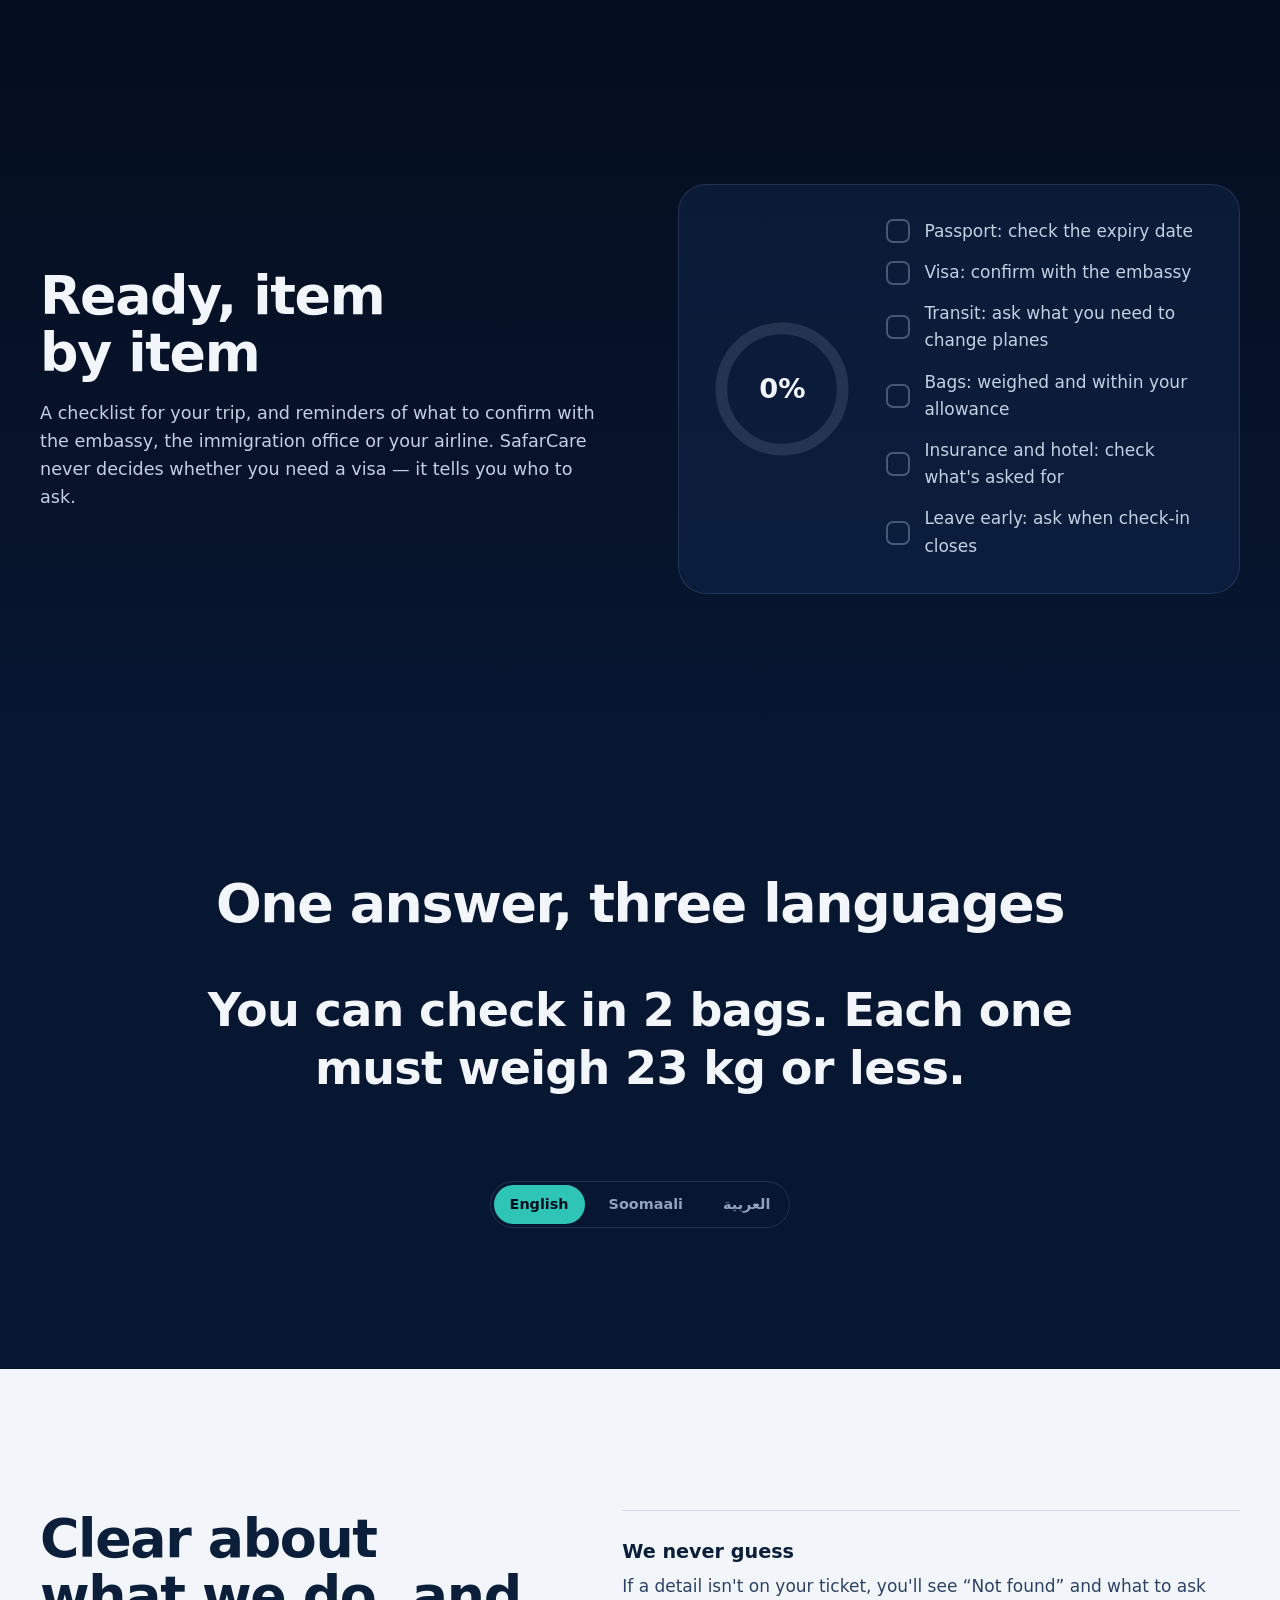
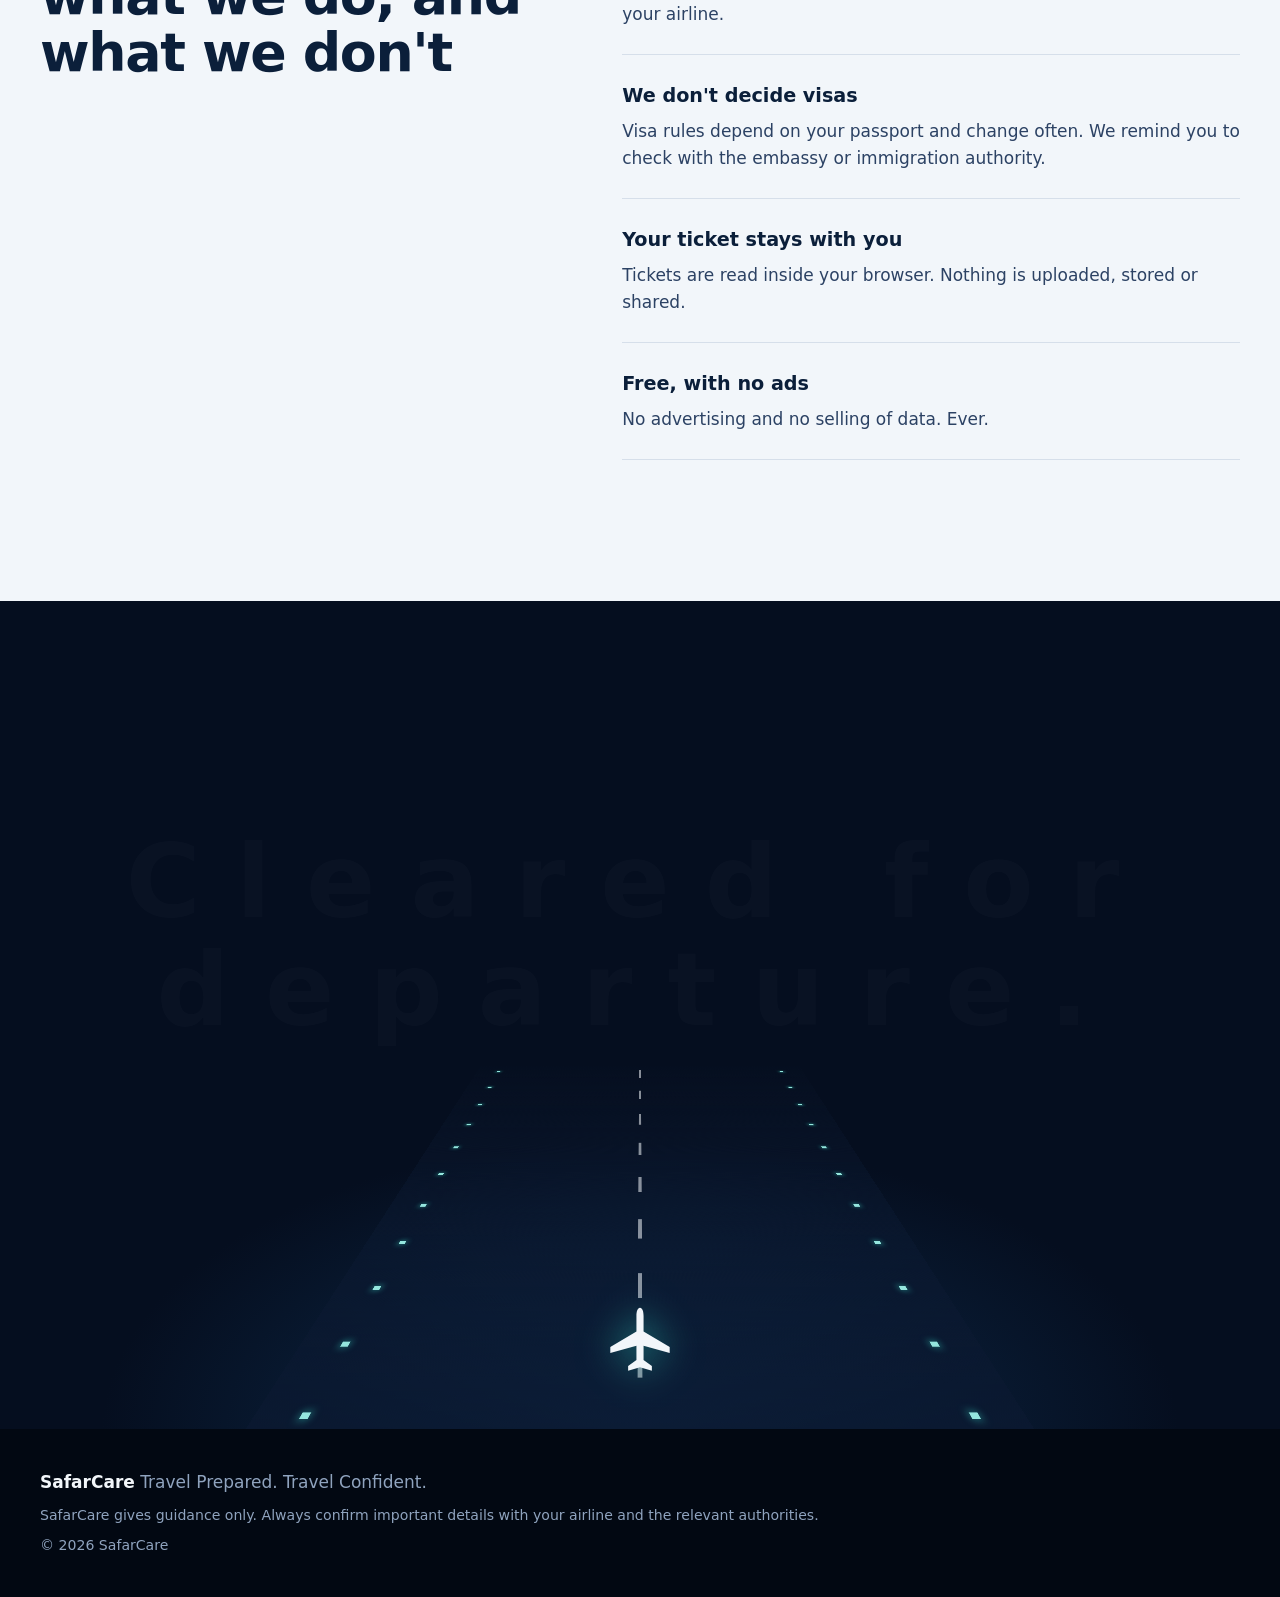
==== commit 3db65e1c: "Rebuild as a website-only experience with cinematic motion - Remove app preview and app references; " ====
--- a/website/index.html
+++ b/website/index.html
@@ -3,274 +3,252 @@
 <head>
 <meta charset="utf-8">
 <meta name="viewport" content="width=device-width, initial-scale=1">
-<title>SafarCare — Understand your ticket before you reach the airport</title>
-<meta name="description" content="SafarCare reads your flight ticket and explains it in plain English, Somali or Arabic: flights, connections, baggage allowance, and what to prepare before you travel.">
+<title>SafarCare — Every ticket, explained</title>
+<meta name="description" content="SafarCare explains your flight ticket in plain English, Somali or Arabic: your flights, connections, baggage allowance, and every step through the airport.">
 <meta property="og:title" content="SafarCare — Travel Prepared. Travel Confident.">
-<meta property="og:description" content="Scan your ticket. Understand your flights and baggage. Prepare with a checklist and airport guide — in English, Somali and Arabic.">
-<meta property="og:image" content="/assets/icon-512.png">
-<meta name="theme-color" content="#0B1F3A">
-<link rel="icon" href="/assets/favicon-32.png" sizes="32x32">
-<link rel="apple-touch-icon" href="/assets/apple-touch-icon.png">
+<meta property="og:description" content="Paste your ticket or open the PDF. SafarCare explains your flights, connections and baggage — in English, Somali and Arabic.">
+<meta property="og:image" content="assets/icon-512.png">
+<meta name="theme-color" content="#050E1F">
+<link rel="icon" href="assets/favicon-32.png" sizes="32x32">
+<link rel="apple-touch-icon" href="assets/apple-touch-icon.png">
 <link rel="preconnect" href="https://fonts.googleapis.com">
 <link rel="preconnect" href="https://fonts.gstatic.com" crossorigin>
 <link href="https://fonts.googleapis.com/css2?family=Manrope:wght@500;700;800&family=IBM+Plex+Sans:wght@400;500;600&family=IBM+Plex+Sans+Arabic:wght@400;500;600;700&family=IBM+Plex+Mono:wght@500;600&display=swap" rel="stylesheet">
-<link rel="stylesheet" href="/styles.css">
+<link rel="stylesheet" href="styles.css">
 </head>
-<body>
+<body class="is-loading">
 <a class="skip" href="#main" data-i18n="skip">Skip to content</a>
+
+<!-- Opening: the mark draws its own flight path -->
+<div class="intro" aria-hidden="true">
+  <svg class="intro-mark" viewBox="0 0 120 120">
+    <path class="intro-path" d="M22 92 Q32 40 84 32" fill="none" stroke="#2EC4B6" stroke-width="5" stroke-linecap="round" stroke-dasharray="1 15"/>
+    <circle class="intro-dot" cx="22" cy="92" r="11" fill="#2EC4B6"/>
+    <path class="intro-arrow" d="M80 16 96 32 80 48" fill="none" stroke="#fff" stroke-width="9" stroke-linecap="round" stroke-linejoin="round"/>
+  </svg>
+</div>
 
 <header class="site-header">
   <div class="wrap header-row">
     <a class="brand" href="#top" aria-label="SafarCare home">
-      <svg class="mark" viewBox="0 0 26 26" width="36" height="36" aria-hidden="true"><rect width="26" height="26" rx="8" fill="#0B1F3A"/><g fill="#2EC4B6"><circle cx="6.2" cy="14.9" r="1"/><circle cx="8.3" cy="11.5" r="1"/><circle cx="11.2" cy="9" r="1"/><circle cx="14.4" cy="7.6" r="1"/><circle cx="5" cy="19" r="2.6"/></g><path d="M17.5 3.5 21 7l-3.5 3.5" stroke="#fff" stroke-width="2.4" fill="none" stroke-linecap="round" stroke-linejoin="round"/></svg>
+      <svg viewBox="0 0 26 26" width="34" height="34" aria-hidden="true"><rect width="26" height="26" rx="8" fill="#0B1F3A"/><g fill="#2EC4B6"><circle cx="6.2" cy="14.9" r="1"/><circle cx="8.3" cy="11.5" r="1"/><circle cx="11.2" cy="9" r="1"/><circle cx="14.4" cy="7.6" r="1"/><circle cx="5" cy="19" r="2.6"/></g><path d="M17.5 3.5 21 7l-3.5 3.5" stroke="#fff" stroke-width="2.4" fill="none" stroke-linecap="round" stroke-linejoin="round"/></svg>
       <span>SafarCare</span>
     </a>
     <nav class="main-nav" aria-label="Main">
-      <a href="#how" data-i18n="navHow">How it works</a>
-      <a href="#features" data-i18n="navFeatures">Features</a>
-      <a href="#guide" data-i18n="navGuide">Airport guide</a>
-      <a href="#privacy" data-i18n="navPrivacy">Privacy</a>
+      <a href="#decode" data-i18n="navDecode">Read a ticket</a>
+      <a href="#baggage" data-i18n="navBaggage">Baggage</a>
+      <a href="#journey" data-i18n="navJourney">Airport journey</a>
+      <a href="#prepare" data-i18n="navPrepare">Prepare</a>
     </nav>
-    <div class="header-tools">
-      <div class="lang" role="group" aria-label="Language">
-        <button type="button" data-lang="en" aria-pressed="true">EN</button>
-        <button type="button" data-lang="so" aria-pressed="false">SO</button>
-        <button type="button" data-lang="ar" aria-pressed="false" lang="ar">عربي</button>
-      </div>
-      <a class="btn btn-small" href="/preview/" data-i18n="ctaPreviewShort">Try the preview</a>
+    <div class="lang" role="group" aria-label="Language">
+      <button type="button" data-lang="en" aria-pressed="true">EN</button>
+      <button type="button" data-lang="so" aria-pressed="false">SO</button>
+      <button type="button" data-lang="ar" aria-pressed="false" lang="ar">عربي</button>
     </div>
   </div>
 </header>
 
 <main id="main">
 
-<!-- HERO: the ticket decoder -->
+<!-- 1. HERO: night sky, rotating globe, live routes from Hargeisa -->
 <section class="hero" id="top">
-  <div class="wrap hero-grid">
-    <div class="hero-copy">
-      <h1 data-i18n="heroTitle">Understand your ticket before you reach the airport.</h1>
-      <p class="lede" data-i18n="heroLede">SafarCare reads your flight ticket — a screenshot, a photo, a PDF or a WhatsApp image — and explains it in plain words: your flights, your connections and exactly how much baggage you can bring.</p>
-      <div class="hero-actions">
-        <a class="btn" href="/preview/" data-i18n="ctaPreview">Try the app preview</a>
-        <a class="btn btn-ghost" href="#launch" data-i18n="ctaNotify">Tell me when it launches</a>
-      </div>
-      <p class="hero-note" data-i18n="heroNote">For Android and iPhone. In English, Somali and Arabic. Free, with no ads.</p>
-    </div>
-
-    <div class="decoder" aria-labelledby="decoder-hint">
-      <p id="decoder-hint" class="decoder-hint" data-i18n="decoderHint">Tap anything printed on this ticket to see what it means.</p>
-      <div class="pass" role="group" aria-label="Sample boarding pass">
-        <div class="pass-scan" aria-hidden="true"></div>
-        <div class="pass-top">
-          <span class="pass-air">ETHIOPIAN</span>
-          <span class="pass-kind">E-TICKET RECEIPT</span>
+  <canvas class="globe" aria-hidden="true"></canvas>
+  <div class="hero-glow" aria-hidden="true"></div>
+  <div class="wrap hero-inner">
+    <p class="hero-kicker" data-i18n="heroKicker">Travel prepared. Travel confident.</p>
+    <h1 class="hero-title" data-i18n="heroTitle" data-split>Every ticket, explained.</h1>
+    <p class="hero-lede" data-i18n="heroLede">Paste your flight ticket or open the PDF. SafarCare tells you, in plain words, where you fly, where you change planes and how much baggage you can bring — in English, Somali or Arabic.</p>
+    <div class="hero-actions">
+      <a class="btn btn-glow magnetic" href="#tool" data-i18n="ctaRead">Read my ticket</a>
+      <a class="btn btn-line magnetic" href="#journey" data-i18n="ctaJourney">Walk the airport</a>
+    </div>
+  </div>
+  <div class="ticker" aria-hidden="true">
+    <div class="ticker-track"></div>
+  </div>
+</section>
+
+<!-- 2. DEPARTURES: split-flap board -->
+<section class="board-sec" aria-labelledby="board-title">
+  <div class="wrap">
+    <div class="board-head">
+      <h2 id="board-title" data-i18n="boardTitle">Departures from Hargeisa, in a language you read</h2>
+      <p data-i18n="boardBody">Airport boards change fast and speak in codes. SafarCare turns each line into something you can act on.</p>
+    </div>
+    <div class="board" role="table" aria-label="Sample departures board">
+      <div class="board-row board-labels" role="row">
+        <span role="columnheader" data-i18n="bTime">Time</span>
+        <span role="columnheader" data-i18n="bDest">Destination</span>
+        <span role="columnheader" data-i18n="bFlight">Flight</span>
+        <span role="columnheader" data-i18n="bStatus">Status</span>
+      </div>
+      <div class="board-rows"></div>
+    </div>
+  </div>
+</section>
+
+<!-- 3. DECODE: the boarding pass, read as you scroll -->
+<section class="decode" id="decode" aria-labelledby="decode-title">
+  <div class="decode-pin">
+    <div class="wrap decode-grid">
+      <div class="decode-copy">
+        <h2 id="decode-title" data-i18n="decodeTitle">Codes on a ticket, turned into plain words</h2>
+        <p data-i18n="decodeBody">Scroll to watch a ticket being read, or tap any part of it.</p>
+        <div class="callout" aria-live="polite">
+          <p class="callout-code" id="callout-code">HGA</p>
+          <p class="callout-title" id="callout-title"></p>
+          <p class="callout-body" id="callout-body"></p>
         </div>
-        <div class="pass-route">
-          <button type="button" class="code-btn big" data-field="from">HGA</button>
-          <svg class="pass-path" viewBox="0 0 120 24" aria-hidden="true"><path d="M2 20 Q60 -8 118 20" fill="none" stroke="currentColor" stroke-width="1.5" stroke-dasharray="3 5"/></svg>
-          <button type="button" class="code-btn big" data-field="via">ADD</button>
-          <svg class="pass-path" viewBox="0 0 120 24" aria-hidden="true"><path d="M2 20 Q60 -8 118 20" fill="none" stroke="currentColor" stroke-width="1.5" stroke-dasharray="3 5"/></svg>
-          <button type="button" class="code-btn big" data-field="to">DXB</button>
+        <div class="decode-progress" aria-hidden="true"><i></i></div>
+      </div>
+      <div class="pass-stage">
+        <div class="pass" role="group" aria-label="Sample ticket with made-up details">
+          <div class="pass-beam" aria-hidden="true"></div>
+          <div class="pass-top"><span>ETHIOPIAN</span><span>E-TICKET RECEIPT</span></div>
+          <div class="pass-route">
+            <button type="button" class="code big" data-field="from">HGA</button>
+            <svg class="arc" viewBox="0 0 120 30" aria-hidden="true"><path d="M2 26 Q60 -10 118 26" pathLength="1"/></svg>
+            <button type="button" class="code big" data-field="via">ADD</button>
+            <svg class="arc" viewBox="0 0 120 30" aria-hidden="true"><path d="M2 26 Q60 -10 118 26" pathLength="1"/></svg>
+            <button type="button" class="code big" data-field="to">DXB</button>
+          </div>
+          <div class="pass-grid">
+            <div class="wide"><span class="k">NAME</span><button type="button" class="code" data-field="name">HASSAN/AMINA MS</button></div>
+            <div><span class="k">PNR</span><button type="button" class="code" data-field="pnr">QK7M2P</button></div>
+            <div><span class="k">FLT</span><button type="button" class="code" data-field="flt">ET 908</button></div>
+            <div><span class="k">DATE</span><button type="button" class="code" data-field="date">19NOV 1430</button></div>
+            <div><span class="k">STATUS</span><button type="button" class="code" data-field="status">HK1</button></div>
+            <div><span class="k">BAG</span><button type="button" class="code" data-field="bag">2PC 23KG</button></div>
+            <div><span class="k">CABIN</span><button type="button" class="code missing" data-field="cabin">—</button></div>
+          </div>
+          <div class="pass-barcode" aria-hidden="true"></div>
         </div>
-        <div class="pass-grid">
-          <div><span class="k">NAME</span><button type="button" class="code-btn" data-field="name">HASSAN/AMINA MS</button></div>
-          <div><span class="k">PNR</span><button type="button" class="code-btn" data-field="pnr">QK7M2P</button></div>
-          <div><span class="k">FLT</span><button type="button" class="code-btn" data-field="flt">ET 908</button></div>
-          <div><span class="k">DATE</span><button type="button" class="code-btn" data-field="date">19NOV 1430</button></div>
-          <div><span class="k">STATUS</span><button type="button" class="code-btn" data-field="status">HK1</button></div>
-          <div><span class="k">CL</span><button type="button" class="code-btn" data-field="cl">Y</button></div>
-          <div><span class="k">BAG</span><button type="button" class="code-btn" data-field="bag">2PC 23KG</button></div>
-          <div><span class="k">CABIN</span><button type="button" class="code-btn missing" data-field="cabin">—</button></div>
+        <p class="pass-note" data-i18n="passNote">Sample ticket with made-up details.</p>
+      </div>
+    </div>
+  </div>
+</section>
+
+<!-- 4. TOOL: read your own ticket, in the browser -->
+<section class="tool" id="tool" aria-labelledby="tool-title">
+  <div class="wrap tool-grid">
+    <div class="tool-intro">
+      <h2 id="tool-title" data-i18n="toolTitle">Read your own ticket</h2>
+      <p data-i18n="toolBody">Paste the text of your e-ticket or booking email, or open the PDF. Your ticket is read inside this page — it is not uploaded or stored anywhere.</p>
+      <ul class="tool-facts">
+        <li data-i18n="toolFact1">Anything the ticket doesn't show is marked “Not found”. Nothing is guessed.</li>
+        <li data-i18n="toolFact2">Check every detail with your airline before you travel.</li>
+      </ul>
+    </div>
+    <div class="tool-card">
+      <div class="tool-inputs">
+        <label for="ticket-text" class="tool-label" data-i18n="pasteLabel">Ticket text</label>
+        <textarea id="ticket-text" rows="7" data-i18n-ph="pastePh" placeholder="Paste your ticket here, for example from your booking email"></textarea>
+        <div class="tool-buttons">
+          <button type="button" class="btn btn-ink" id="read-btn" data-i18n="readBtn">Read ticket</button>
+          <label class="btn btn-soft file-btn">
+            <span data-i18n="pdfBtn">Open a PDF ticket</span>
+            <input type="file" id="pdf-input" accept="application/pdf">
+          </label>
+          <button type="button" class="btn btn-text" id="sample-btn" data-i18n="sampleBtn">Try a sample</button>
         </div>
-        <div class="pass-stub" aria-hidden="true"><span></span></div>
-      </div>
-      <div class="explain" role="region" aria-live="polite" aria-label="Explanation">
-        <p class="explain-code" id="explain-code">2PC 23KG</p>
-        <p class="explain-title" id="explain-title">2 bags, up to 23 kg each</p>
-        <p class="explain-body" id="explain-body">You can check in two suitcases. Each one must weigh 23 kg or less.</p>
-      </div>
-      <p class="decoder-foot" data-i18n="decoderFoot">Sample ticket with made-up details.</p>
-    </div>
-  </div>
-</section>
-
-<!-- WHY -->
-<section class="why">
-  <div class="wrap why-grid">
-    <h2 data-i18n="whyTitle">Tickets are written for airline systems, not for passengers.</h2>
-    <div class="why-body">
-      <p data-i18n="whyP1">PNR, HK1, 2PC, a terminal number, two flights on one page. For someone flying abroad for the first time — or helping a parent or relative travel — a ticket can raise more questions than it answers.</p>
-      <p data-i18n="whyP2">SafarCare turns it into a clear plan you can read in your own language, and tells you plainly when something isn't on the ticket, so you know what to ask your airline.</p>
-    </div>
-  </div>
-</section>
-
-<!-- HOW IT WORKS: a real sequence -->
-<section class="how" id="how" aria-labelledby="how-title">
-  <div class="wrap">
-    <h2 id="how-title" data-i18n="howTitle">From ticket to ready, in three steps</h2>
-    <ol class="steps">
-      <li class="step">
-        <div class="phone" aria-hidden="true">
-          <div class="ph-bar"></div>
-          <div class="ph-scan"><div class="ph-frame"><div class="ph-line"></div></div></div>
-          <div class="ph-btn dark"></div><div class="ph-btn"></div><div class="ph-btn"></div>
-        </div>
-        <div class="step-text">
-          <span class="step-n">1</span>
-          <h3 data-i18n="step1Title">Scan your ticket</h3>
-          <p data-i18n="step1Body">Take a photo, choose a screenshot or WhatsApp image, or open the PDF. The ticket is read on your phone.</p>
-        </div>
-      </li>
-      <li class="step">
-        <div class="phone" aria-hidden="true">
-          <div class="ph-bar"></div>
-          <div class="ph-rows"><i></i><i></i><i></i><i class="nf"></i></div>
-          <div class="ph-card"><b>2 × 23 kg</b></div>
-          <div class="ph-card warn"></div>
-          <div class="ph-lines"><i></i><i></i></div>
-        </div>
-        <div class="step-text">
-          <span class="step-n">2</span>
-          <h3 data-i18n="step2Title">Check what it found</h3>
-          <p data-i18n="step2Body">See your flights, times, connections and baggage. Anything the ticket doesn't show is marked “Not found” — never guessed. Correct or fill in any detail.</p>
-        </div>
-      </li>
-      <li class="step">
-        <div class="phone" aria-hidden="true">
-          <div class="ph-bar"></div>
-          <div class="ph-ring"><span>63%</span></div>
-          <div class="ph-check on"></div><div class="ph-check on"></div><div class="ph-check"></div><div class="ph-check"></div>
-        </div>
-        <div class="step-text">
-          <span class="step-n">3</span>
-          <h3 data-i18n="step3Title">Prepare with confidence</h3>
-          <p data-i18n="step3Body">Save the trip and get a checklist made for it, reminders of what to check, and a step-by-step airport guide.</p>
-        </div>
-      </li>
-    </ol>
-  </div>
-</section>
-
-<!-- FEATURES -->
-<section class="features" id="features" aria-labelledby="features-title">
-  <div class="wrap">
-    <h2 id="features-title" data-i18n="featTitle">Everything about your trip, in one place</h2>
-
-    <div class="feat feat-lead">
-      <div>
-        <h3 data-i18n="fBagTitle">Your own baggage allowance</h3>
-        <p data-i18n="fBagBody">Read from your ticket — not a general airline rule. Checked and cabin bags are kept apart and explained simply. If your ticket doesn't make it clear, SafarCare says so and tells you to check with your airline.</p>
-      </div>
-      <dl class="bag-codes">
-        <div><dt>2PC</dt><dd data-i18n="code2pc">Two checked bags</dd></div>
-        <div><dt>23KG</dt><dd data-i18n="code23">Up to 23 kg each, when shown with pieces</dd></div>
-        <div><dt>30KG</dt><dd data-i18n="code30">On its own: 30 kg in total</dd></div>
-        <div><dt>NIL</dt><dd data-i18n="codeNil">No checked bag included</dd></div>
+        <p class="tool-error" id="tool-error" role="alert" hidden></p>
+      </div>
+      <div class="result" id="result" aria-live="polite" hidden></div>
+    </div>
+  </div>
+</section>
+
+<!-- 5. BAGGAGE: suitcases on the scale -->
+<section class="baggage" id="baggage" aria-labelledby="bag-title">
+  <div class="wrap bag-grid">
+    <div class="scale-stage" aria-hidden="true">
+      <div class="suitcase s1"><i></i><b>23</b></div>
+      <div class="suitcase s2"><i></i><b>23</b></div>
+      <div class="scale"><span class="scale-read"><b class="kg">0</b> kg</span></div>
+    </div>
+    <div class="bag-copy">
+      <h2 id="bag-title" data-i18n="bagTitle">Know your baggage before the check-in desk</h2>
+      <p data-i18n="bagBody">Your allowance is read from your own ticket, never from a general airline rule. Checked bags and cabin bags are kept apart. If your ticket doesn't make it clear, SafarCare says so.</p>
+      <dl class="codes">
+        <div><dt>2PC</dt><dd data-i18n="c2pc">Two checked bags</dd></div>
+        <div><dt>23KG</dt><dd data-i18n="c23">Each up to 23 kg, when shown with pieces</dd></div>
+        <div><dt>30KG</dt><dd data-i18n="c30">On its own: 30 kg in total</dd></div>
+        <div><dt>NIL</dt><dd data-i18n="cnil">No checked bag included</dd></div>
       </dl>
     </div>
-
-    <div class="feat-cols">
-      <article class="feat">
-        <svg class="fi" viewBox="0 0 24 24" aria-hidden="true"><rect x="3" y="7" width="18" height="13" rx="2"/><path d="M8 7V5a2 2 0 0 1 2-2h4a2 2 0 0 1 2 2v2"/></svg>
-        <h3 data-i18n="fTripsTitle">My Trips</h3>
-        <p data-i18n="fTripsBody">Upcoming and past journeys, each with its flights, booking details and the original ticket — kept encrypted on your phone.</p>
-      </article>
-      <article class="feat">
-        <svg class="fi" viewBox="0 0 24 24" aria-hidden="true"><path d="M9 6h11M9 12h11M9 18h11"/><path d="m3.5 6 1.5 1.5L7.5 5M3.5 12l1.5 1.5L7.5 11M3.5 18l1.5 1.5L7.5 17"/></svg>
-        <h3 data-i18n="fListTitle">A checklist for each trip</h3>
-        <p data-i18n="fListBody">Passport, transit, hotel, packing and when to reach the airport. Tick items off, remove what doesn't apply, add your own.</p>
-      </article>
-      <article class="feat">
-        <svg class="fi" viewBox="0 0 24 24" aria-hidden="true"><rect x="5" y="4" width="14" height="17" rx="2"/><path d="M9 4V3h6v1M9 12l2 2 4-4M9 17h6"/></svg>
-        <h3 data-i18n="fReqTitle">Travel requirements reminders</h3>
-        <p data-i18n="fReqBody">Reminds you to check your passport's expiry, visa requirements, transit documents and insurance — with the embassy, immigration office or airline.</p>
-      </article>
-    </div>
-  </div>
-</section>
-
-<!-- AIRPORT GUIDE: a real sequence, drawn as a route -->
-<section class="guide" id="guide" aria-labelledby="guide-title">
-  <div class="wrap">
-    <div class="guide-head">
-      <h2 id="guide-title" data-i18n="guideTitle">Your first time through an international airport</h2>
-      <p data-i18n="guideBody">The app walks you through every stage in simple steps, so nothing comes as a surprise.</p>
-    </div>
-    <ol class="route">
-      <li><span class="dot"></span><b data-i18n="g1">Check-in and bag drop</b></li>
-      <li><span class="dot"></span><b data-i18n="g2">Security</b></li>
-      <li><span class="dot"></span><b data-i18n="g3">Passport control</b></li>
-      <li><span class="dot"></span><b data-i18n="g4">Finding your gate</b></li>
-      <li><span class="dot"></span><b data-i18n="g5">Boarding</b></li>
-      <li class="transit"><span class="dot"></span><b data-i18n="g6">Changing planes</b></li>
-      <li><span class="dot"></span><b data-i18n="g7">Arrival passport control</b></li>
-      <li><span class="dot"></span><b data-i18n="g8">Collecting your bags</b></li>
-    </ol>
-  </div>
-</section>
-
-<!-- LANGUAGES -->
+  </div>
+</section>
+
+<!-- 6. JOURNEY: horizontal flight through the airport -->
+<section class="journey" id="journey" aria-labelledby="journey-title">
+  <div class="journey-pin">
+    <div class="wrap journey-head">
+      <h2 id="journey-title" data-i18n="journeyTitle">Your first time through an international airport</h2>
+      <p data-i18n="journeyBody">Eight stages, in the order you meet them.</p>
+    </div>
+    <div class="journey-track">
+      <svg class="journey-line" aria-hidden="true" preserveAspectRatio="none"><path/></svg>
+      <svg class="journey-plane" viewBox="0 0 24 24" aria-hidden="true"><path d="M2 13.5 21 6l-4.5 15-4-6.5z" fill="#2EC4B6"/></svg>
+      <ol class="stages"></ol>
+    </div>
+  </div>
+</section>
+
+<!-- 7. PREPARE: checklist and reminders -->
+<section class="prepare" id="prepare" aria-labelledby="prepare-title">
+  <div class="wrap prepare-grid">
+    <div class="prepare-copy">
+      <h2 id="prepare-title" data-i18n="prepTitle">Ready, item by item</h2>
+      <p data-i18n="prepBody">A checklist for your trip, and reminders of what to confirm with the embassy, the immigration office or your airline. SafarCare never decides whether you need a visa — it tells you who to ask.</p>
+    </div>
+    <div class="checklist">
+      <div class="ring"><svg viewBox="0 0 120 120" aria-hidden="true"><circle cx="60" cy="60" r="52"/><circle class="ring-fill" cx="60" cy="60" r="52" pathLength="100"/></svg><span class="ring-n">0%</span></div>
+      <ul class="checks">
+        <li><span class="box"></span><span data-i18n="ck1">Passport: check the expiry date</span></li>
+        <li><span class="box"></span><span data-i18n="ck2">Visa: confirm with the embassy</span></li>
+        <li><span class="box"></span><span data-i18n="ck3">Transit: ask what you need to change planes</span></li>
+        <li><span class="box"></span><span data-i18n="ck4">Bags: weighed and within your allowance</span></li>
+        <li><span class="box"></span><span data-i18n="ck5">Insurance and hotel: check what's asked for</span></li>
+        <li><span class="box"></span><span data-i18n="ck6">Leave early: ask when check-in closes</span></li>
+      </ul>
+    </div>
+  </div>
+</section>
+
+<!-- 8. LANGUAGES -->
 <section class="langs" aria-labelledby="langs-title">
   <div class="wrap">
-    <h2 id="langs-title" data-i18n="langsTitle">In the language you think in</h2>
-    <p class="langs-sub" data-i18n="langsBody">The whole app works in English, Somali and Arabic — including right-to-left layout for Arabic. Switch at any time.</p>
-    <div class="trio">
-      <blockquote lang="en"><p>You can check in 2 bags. Each one must weigh 23 kg or less.</p><cite>English</cite></blockquote>
-      <blockquote lang="so"><p>Waxaad dhiibi kartaa 2 shandad. Mid kasta waa inuu ahaadaa 23 kg ama ka yar.</p><cite>Soomaali</cite></blockquote>
-      <blockquote lang="ar" dir="rtl"><p>يمكنك تسجيل حقيبتين. يجب ألا يزيد وزن كل واحدة على 23 كغ.</p><cite>العربية</cite></blockquote>
-    </div>
-  </div>
-</section>
-
-<!-- HONESTY -->
-<section class="promise" id="privacy" aria-labelledby="promise-title">
+    <h2 id="langs-title" data-i18n="langsTitle">One answer, three languages</h2>
+    <div class="morph" aria-live="off">
+      <p class="morph-line" lang="en">You can check in 2 bags. Each one must weigh 23 kg or less.</p>
+      <p class="morph-line" lang="so">Waxaad dhiibi kartaa 2 shandad. Mid kasta waa inuu ahaadaa 23 kg ama ka yar.</p>
+      <p class="morph-line" lang="ar" dir="rtl">يمكنك تسجيل حقيبتين. يجب ألا يزيد وزن كل واحدة على 23 كغ.</p>
+    </div>
+    <div class="morph-tags" aria-hidden="true"><span>English</span><span>Soomaali</span><span>العربية</span></div>
+  </div>
+</section>
+
+<!-- 9. PROMISE -->
+<section class="promise" aria-labelledby="promise-title">
   <div class="wrap promise-grid">
-    <div>
-      <h2 id="promise-title" data-i18n="promiseTitle">Clear about what we do, and what we don't</h2>
-      <p data-i18n="promiseBody">Travel information has to be right. So SafarCare is built to be honest about its limits.</p>
-    </div>
+    <h2 id="promise-title" data-i18n="promiseTitle">Clear about what we do, and what we don't</h2>
     <ul class="promises">
       <li><h3 data-i18n="p1t">We never guess</h3><p data-i18n="p1b">If a detail isn't on your ticket, you'll see “Not found” and what to ask your airline.</p></li>
-      <li><h3 data-i18n="p2t">We don't decide visas</h3><p data-i18n="p2b">Visa rules depend on your passport and change often. SafarCare reminds you to check with the embassy or immigration authority instead.</p></li>
-      <li><h3 data-i18n="p3t">Your ticket stays on your phone</h3><p data-i18n="p3b">Tickets are read on your device and saved encrypted. An account is optional and only backs up your trip details — never the ticket file.</p></li>
-      <li><h3 data-i18n="p4t">No ads, no selling data</h3><p data-i18n="p4b">Your documents are never shown to anyone else, sold, or used for advertising. Delete anything at any time.</p></li>
+      <li><h3 data-i18n="p2t">We don't decide visas</h3><p data-i18n="p2b">Visa rules depend on your passport and change often. We remind you to check with the embassy or immigration authority.</p></li>
+      <li><h3 data-i18n="p3t">Your ticket stays with you</h3><p data-i18n="p3b">Tickets are read inside your browser. Nothing is uploaded, stored or shared.</p></li>
+      <li><h3 data-i18n="p4t">Free, with no ads</h3><p data-i18n="p4b">No advertising and no selling of data. Ever.</p></li>
     </ul>
   </div>
 </section>
 
-<!-- FAQ -->
-<section class="faq" aria-labelledby="faq-title">
-  <div class="wrap faq-wrap">
-    <h2 id="faq-title" data-i18n="faqTitle">Questions</h2>
-    <div class="faq-list">
-      <details><summary data-i18n="q1">Is SafarCare free?</summary><p data-i18n="a1">Yes. SafarCare is free and has no advertisements.</p></details>
-      <details><summary data-i18n="q2">Which tickets can it read?</summary><p data-i18n="a2">E-ticket screenshots, photos of printed tickets, PDF tickets and booking confirmations, and ticket images sent on WhatsApp. If a picture is too blurry, the app tells you how to take a better one.</p></details>
-      <details><summary data-i18n="q3">Can it tell me if I need a visa?</summary><p data-i18n="a3">No. It reminds you to check visa, transit and passport requirements with the official authority, and lets you keep notes on what they told you.</p></details>
-      <details><summary data-i18n="q4">Do I need an account?</summary><p data-i18n="a4">No. Everything works without one. An account only backs up your trips so you can get them back on a new phone.</p></details>
-      <details><summary data-i18n="q5">When can I download it?</summary><p data-i18n="a5">SafarCare is being prepared for Google Play and the App Store. Leave your email below and we'll tell you when it's ready.</p></details>
-    </div>
-  </div>
-</section>
-
-<!-- LAUNCH -->
-<section class="launch" id="launch" aria-labelledby="launch-title">
-  <div class="wrap launch-grid">
-    <div>
-      <h2 id="launch-title" data-i18n="launchTitle">Travel prepared. Travel confident.</h2>
-      <p data-i18n="launchBody">Be the first to know when SafarCare is ready to download. Until then, try the preview in your browser.</p>
-      <a class="btn btn-light" href="/preview/" data-i18n="ctaPreview">Try the app preview</a>
-    </div>
-    <form class="notify" name="launch-list" method="POST" data-netlify="true" netlify-honeypot="company" action="/thanks.html">
-      <input type="hidden" name="form-name" value="launch-list">
-      <p class="hp"><label>Company <input name="company" tabindex="-1" autocomplete="off"></label></p>
-      <label for="email" data-i18n="emailLabel">Email address</label>
-      <input id="email" name="email" type="email" required autocomplete="email" inputmode="email" placeholder="name@example.com">
-      <input type="hidden" name="language" id="form-lang" value="en">
-      <p class="field-error" id="email-error" hidden data-i18n="emailError">Enter an email address like name@example.com.</p>
-      <button class="btn btn-turq" type="submit" data-i18n="notifySubmit">Tell me when it launches</button>
-      <p class="fine" data-i18n="notifyFine">We'll only email you about the launch. Unsubscribe any time.</p>
-    </form>
+<!-- 10. FINALE: runway -->
+<section class="finale" aria-labelledby="finale-title">
+  <div class="runway" aria-hidden="true"><div class="lights"></div><div class="lights right"></div><div class="centre"></div></div>
+  <div class="wrap finale-inner">
+    <h2 id="finale-title" data-i18n="finaleTitle">Cleared for departure.</h2>
+    <p data-i18n="finaleBody">Read your ticket, know your bags, and walk into the airport knowing what comes next.</p>
+    <a class="btn btn-glow magnetic" href="#tool" data-i18n="ctaRead">Read my ticket</a>
   </div>
 </section>
 
@@ -284,6 +262,11 @@
   </div>
 </footer>
 
-<script src="/main.js" defer></script>
+<script src="vendor/gsap.min.js"></script>
+<script src="vendor/ScrollTrigger.min.js"></script>
+<script src="vendor/pdf.min.js"></script>
+<script src="parser.js"></script>
+<script src="i18n.js"></script>
+<script src="main.js"></script>
 </body>
 </html>
--- a/website/styles.css
+++ b/website/styles.css
@@ -0,0 +1,327 @@
+/* SafarCare — night-flight palette
+   night   #050E1F  page darkness, sky
+   navy    #0B1F3A  brand, panels
+   deep    #10264A  raised surfaces on night
+   steel   #8FA3BE  secondary text on dark
+   ice     #F2F6FA  light sections, text on dark
+   turq    #2EC4B6  brand light: routes, focus, actions
+   glow    #9BEFE6  highlight of turquoise (beams, glints)
+   amber   #F2B24C  only for "check this / not found"            */
+:root {
+  --night: #050E1F; --navy: #0B1F3A; --deep: #10264A; --steel: #8FA3BE; --ice: #F2F6FA;
+  --turq: #2EC4B6; --teal: #0B7A75; --glow: #9BEFE6; --amber: #F2B24C; --amber-ink: #8A5300;
+  --ink-2: #2C4264; --line-l: #D6DFEA; --line-d: rgba(143,163,190,.18);
+  --display: "Manrope", "IBM Plex Sans Arabic", system-ui, sans-serif;
+  --body: "IBM Plex Sans", "IBM Plex Sans Arabic", system-ui, sans-serif;
+  --print: "IBM Plex Mono", ui-monospace, monospace; /* only for what is printed on tickets and boards */
+  --wrap: 1200px;
+  --ease: cubic-bezier(.22,.8,.2,1);
+}
+*, *::before, *::after { box-sizing: border-box; }
+[hidden] { display: none !important; }
+html { -webkit-text-size-adjust: 100%; }
+body { margin: 0; font: 400 1.0625rem/1.6 var(--body); color: var(--ice); background: var(--night); overflow-x: hidden; }
+[dir="rtl"] body { font-family: "IBM Plex Sans Arabic", var(--body); }
+[dir="rtl"] h1, [dir="rtl"] h2, [dir="rtl"] h3 { font-family: "IBM Plex Sans Arabic", sans-serif; letter-spacing: 0 !important; }
+h1, h2, h3, p { margin: 0; }
+h1, h2, h3 { font-family: var(--display); text-wrap: balance; }
+h2 { font-size: clamp(2rem, 4.2vw, 3.4rem); line-height: 1.06; font-weight: 800; letter-spacing: -0.025em; }
+[dir="rtl"] h2 { line-height: 1.3; }
+h3 { font-size: 1.2rem; font-weight: 700; }
+a { color: var(--turq); }
+.wrap { width: min(100% - 40px, var(--wrap)); margin-inline: auto; }
+:focus-visible { outline: 3px solid var(--turq); outline-offset: 3px; border-radius: 8px; }
+.skip { position: absolute; inset-inline-start: 12px; top: -80px; z-index: 100; background: var(--turq); color: var(--night); padding: 10px 14px; border-radius: 10px; font-weight: 600; }
+.skip:focus { top: 12px; }
+
+/* ---------- intro ---------- */
+.intro { position: fixed; inset: 0; z-index: 90; background: var(--night); display: grid; place-items: center; pointer-events: none; }
+.intro-mark { width: 120px; height: 120px; }
+body:not(.is-loading) .intro { display: none; }
+body.no-motion .intro { display: none; }
+
+/* ---------- buttons ---------- */
+.btn { position: relative; display: inline-flex; align-items: center; justify-content: center; gap: 10px; min-height: 54px; padding: 0 26px; border-radius: 999px; border: 0; font: 600 1rem/1 var(--body); text-decoration: none; cursor: pointer; transition: background-color .25s var(--ease), color .25s, box-shadow .25s; will-change: transform; }
+.btn-glow { background: var(--turq); color: var(--night); box-shadow: 0 0 0 0 rgba(46,196,182,.5), 0 10px 40px -10px rgba(46,196,182,.7); }
+.btn-glow:hover { background: var(--glow); box-shadow: 0 0 0 6px rgba(46,196,182,.18), 0 10px 50px -8px rgba(155,239,230,.8); }
+.btn-line { color: var(--ice); box-shadow: inset 0 0 0 1.5px rgba(242,246,250,.35); background: rgba(242,246,250,.03); }
+.btn-line:hover { box-shadow: inset 0 0 0 1.5px var(--glow); background: rgba(155,239,230,.08); }
+.btn-ink { background: var(--navy); color: #fff; border-radius: 14px; }
+.btn-ink:hover { background: #163563; }
+.btn-soft { background: #E3EEF9; color: var(--navy); border-radius: 14px; }
+.btn-soft:hover { background: #D3E4F5; }
+.btn-text { background: none; color: var(--teal); padding: 0 12px; border-radius: 14px; }
+.btn-text:hover { background: #E6F4F2; }
+
+/* ---------- header ---------- */
+.site-header { position: fixed; top: 0; left: 0; right: 0; z-index: 50; transition: background-color .35s, backdrop-filter .35s, top .45s var(--ease); }
+.site-header.solid { background: rgba(5,14,31,.72); backdrop-filter: blur(14px) saturate(1.3); }
+.site-header.hide { top: -90px; }
+.header-row { display: flex; align-items: center; gap: 28px; min-height: 76px; }
+.brand { display: inline-flex; align-items: center; gap: 10px; color: var(--ice); text-decoration: none; font: 800 1.2rem/1 var(--display); }
+.main-nav { display: flex; gap: 26px; margin-inline-start: auto; }
+.main-nav a { color: var(--steel); text-decoration: none; font-weight: 500; padding: 10px 0; position: relative; }
+.main-nav a::after { content: ""; position: absolute; inset-inline: 0; bottom: 4px; height: 2px; background: var(--turq); transform: scaleX(0); transform-origin: left; transition: transform .35s var(--ease); }
+[dir="rtl"] .main-nav a::after { transform-origin: right; }
+.main-nav a:hover { color: var(--ice); }
+.main-nav a:hover::after { transform: scaleX(1); }
+.lang { display: inline-flex; padding: 3px; border-radius: 999px; background: rgba(242,246,250,.06); box-shadow: inset 0 0 0 1px var(--line-d); }
+.lang button { min-width: 44px; min-height: 38px; border: 0; background: none; border-radius: 999px; color: var(--steel); font: 600 .85rem/1 var(--body); cursor: pointer; transition: background-color .25s, color .25s; }
+.lang button[aria-pressed="true"] { background: var(--turq); color: var(--night); }
+.lang button[lang="ar"] { font-family: "IBM Plex Sans Arabic", sans-serif; }
+
+/* ---------- hero ---------- */
+.hero { position: relative; min-height: 100svh; display: flex; flex-direction: column; justify-content: center; overflow: hidden; padding: 120px 0 120px; isolation: isolate; }
+.globe { position: absolute; inset: 0; width: 100%; height: 100%; z-index: -1; }
+.hero-glow { position: absolute; z-index: -2; inset: auto -10% -40% 30%; height: 90%; background: radial-gradient(closest-side, rgba(46,196,182,.22), transparent 70%); filter: blur(10px); }
+.hero-inner { position: relative; }
+.hero-kicker { color: var(--glow); font-weight: 500; font-size: 1.05rem; }
+.hero-title { margin-top: 18px; font-size: clamp(3.2rem, 9.5vw, 8.4rem); line-height: .94; font-weight: 800; letter-spacing: -0.045em; max-width: 9.5ch; }
+[dir="rtl"] .hero-title { font-size: clamp(2.6rem, 6.4vw, 5.6rem); line-height: 1.3; max-width: 11ch; }
+.hero-title .w { display: inline-block; overflow: hidden; vertical-align: top; padding-bottom: .08em; margin-bottom: -.08em; }
+.hero-title .c { display: inline-block; }
+.hero-lede { margin-top: 28px; max-width: 34em; font-size: clamp(1.05rem, 1.4vw, 1.25rem); color: #C3D0E2; }
+.hero-actions { margin-top: 38px; display: flex; flex-wrap: wrap; gap: 14px; }
+.ticker { position: absolute; inset: auto 0 34px 0; overflow: hidden; mask-image: linear-gradient(90deg, transparent, #000 10%, #000 90%, transparent); }
+.ticker-track { display: flex; gap: 46px; width: max-content; font: 600 .95rem/1 var(--print); color: rgba(143,163,190,.7); letter-spacing: .08em; }
+.ticker-track span b { color: var(--turq); font-weight: 600; }
+[dir="rtl"] .ticker { direction: ltr; }
+
+/* ---------- departures board ---------- */
+.board-sec { padding: clamp(80px, 11vw, 150px) 0; background: linear-gradient(var(--night), #071631); }
+.board-head { display: grid; grid-template-columns: 1.2fr 1fr; gap: 40px; align-items: end; margin-bottom: 48px; }
+.board-head p { color: var(--steel); font-size: 1.1rem; max-width: 30em; }
+.board { background: #020812; border-radius: 22px; padding: 18px; box-shadow: inset 0 0 0 1px var(--line-d), 0 40px 80px -40px rgba(0,0,0,.8); direction: ltr; }
+.board-row { display: grid; grid-template-columns: 1.1fr 3fr 1.4fr 2fr; gap: 14px; align-items: center; padding: 8px 6px; }
+.board-labels span { font: 500 .78rem/1 var(--body); color: var(--steel); }
+[dir="rtl"] .board-labels span { font-family: "IBM Plex Sans Arabic", sans-serif; }
+.board-rows .board-row + .board-row { border-top: 1px solid rgba(143,163,190,.08); }
+.flaps { display: flex; gap: 3px; flex-wrap: nowrap; overflow: hidden; }
+.flap { position: relative; width: 1.15em; height: 1.6em; flex: 0 0 auto; font: 600 clamp(.95rem, 1.6vw, 1.35rem)/1.6em var(--print); text-align: center; color: #EAF2FB; background: linear-gradient(#142640 0 49%, #0D1D33 51%); border-radius: 4px; box-shadow: inset 0 -1px 0 rgba(0,0,0,.5); perspective: 300px; }
+.flap::after { content: ""; position: absolute; inset: 50% 0 auto; height: 1px; background: rgba(0,0,0,.6); }
+.flap.flip { animation: flip .14s linear; }
+@keyframes flip { 0% { transform: rotateX(0); } 50% { transform: rotateX(-88deg); filter: brightness(.6); } 100% { transform: rotateX(0); } }
+.status-ok .flap { color: var(--glow); }
+.status-check .flap { color: var(--amber); }
+.board-plain { display: block; margin-top: 6px; font-size: .9rem; color: var(--steel); grid-column: 2 / -1; }
+[dir="rtl"] .board-plain { direction: rtl; text-align: right; font-family: "IBM Plex Sans Arabic", sans-serif; }
+
+/* ---------- decode (pinned) ---------- */
+.decode { background: #071631; }
+.decode-pin { min-height: 100svh; display: flex; align-items: center; padding: 110px 0 70px; }
+.decode-grid { display: grid; grid-template-columns: .9fr 1.1fr; gap: clamp(32px, 6vw, 90px); align-items: center; }
+.decode-copy > p { margin-top: 16px; color: var(--steel); font-size: 1.1rem; }
+.callout { margin-top: 34px; min-height: 180px; padding: 24px 26px; border-radius: 22px; background: linear-gradient(160deg, rgba(46,196,182,.12), rgba(16,38,74,.5)); box-shadow: inset 0 0 0 1px rgba(46,196,182,.25); }
+.callout.is-missing { background: linear-gradient(160deg, rgba(242,178,76,.14), rgba(16,38,74,.5)); box-shadow: inset 0 0 0 1px rgba(242,178,76,.35); }
+.callout-code { font: 600 .9rem/1 var(--print); color: var(--turq); }
+.callout.is-missing .callout-code { color: var(--amber); }
+.callout-title { margin-top: 10px; font: 700 clamp(1.3rem, 2vw, 1.7rem)/1.25 var(--display); }
+[dir="rtl"] .callout-title { font-family: "IBM Plex Sans Arabic", sans-serif; }
+.callout-body { margin-top: 8px; color: #C3D0E2; }
+.decode-progress { margin-top: 22px; height: 3px; border-radius: 3px; background: var(--line-d); overflow: hidden; }
+.decode-progress i { display: block; height: 100%; width: 100%; background: var(--turq); transform: scaleX(0); transform-origin: left; }
+[dir="rtl"] .decode-progress i { transform-origin: right; }
+.pass-stage { perspective: 1400px; }
+.pass { position: relative; overflow: hidden; background: #FBFCFE; color: var(--navy); border-radius: 26px; padding: 26px 28px 0; box-shadow: 0 50px 100px -40px rgba(0,0,0,.9), 0 0 0 1px rgba(255,255,255,.4); transform-style: preserve-3d; direction: ltr; }
+.pass::before { content: ""; position: absolute; inset: 0 0 auto; height: 7px; background: linear-gradient(90deg, var(--navy) 68%, var(--turq) 68%); }
+.pass-beam { position: absolute; inset-inline: 0; top: -8%; height: 26%; pointer-events: none; z-index: 2; background: linear-gradient(180deg, transparent, rgba(46,196,182,.18) 45%, rgba(155,239,230,.9) 50%, rgba(46,196,182,.18) 55%, transparent); mix-blend-mode: multiply; opacity: 0; }
+.pass-top { display: flex; justify-content: space-between; font: 600 .78rem/1 var(--print); letter-spacing: .05em; color: #4A5B74; }
+.pass-top span:first-child { color: var(--navy); }
+.pass-route { display: grid; grid-template-columns: auto 1fr auto 1fr auto; gap: 6px; align-items: center; margin: 20px 0 16px; }
+.arc { width: 100%; height: 30px; overflow: visible; }
+.arc path { fill: none; stroke: var(--teal); stroke-width: 1.6; stroke-dasharray: .02 .025; }
+.pass-grid { display: grid; grid-template-columns: repeat(3, minmax(0, 1fr)); gap: 14px 12px; padding: 16px 0 22px; border-top: 1.5px dashed var(--line-l); }
+.pass-grid .wide { grid-column: span 3; }
+.pass-grid > div { display: flex; flex-direction: column; gap: 5px; min-width: 0; }
+.k { font: 500 .7rem/1 var(--print); color: #5B6B82; letter-spacing: .06em; }
+.code { font: 600 1rem/1.2 var(--print); color: var(--navy); text-align: start; border: 0; border-radius: 10px; padding: 9px 10px; min-height: 42px; background: #EDF2F8; cursor: pointer; transition: background-color .3s var(--ease), color .3s, box-shadow .3s; overflow-wrap: anywhere; }
+.code.big { font: 800 clamp(1.8rem, 3.4vw, 2.6rem)/1 var(--display); background: transparent; padding: 6px 8px; letter-spacing: .01em; }
+.code:hover { background: #DDF4F1; }
+.code.on { background: var(--navy); color: #fff; box-shadow: 0 0 0 4px rgba(46,196,182,.35), 0 12px 30px -10px rgba(46,196,182,.6); }
+.code.big.on { background: var(--navy); }
+.code.missing { background: #FFF2D9; color: var(--amber-ink); }
+.code.missing.on { background: var(--amber-ink); color: #fff; box-shadow: 0 0 0 4px rgba(242,178,76,.4); }
+.pass-barcode { height: 46px; margin: 0 -28px; background: repeating-linear-gradient(90deg, var(--navy) 0 2px, transparent 2px 5px, var(--navy) 5px 9px, transparent 9px 11px, var(--navy) 11px 12px, transparent 12px 16px); opacity: .92; }
+.pass-note { margin-top: 12px; font-size: .88rem; color: var(--steel); }
+
+/* ---------- tool (light) ---------- */
+.tool { background: var(--ice); color: var(--navy); padding: clamp(80px, 11vw, 150px) 0; }
+.tool h2 { color: var(--navy); }
+.tool-grid { display: grid; grid-template-columns: .8fr 1.2fr; gap: clamp(32px, 6vw, 80px); align-items: start; }
+.tool-intro p { margin-top: 18px; font-size: 1.12rem; color: var(--ink-2); max-width: 30em; }
+.tool-facts { margin: 26px 0 0; padding: 0; list-style: none; display: grid; gap: 12px; }
+.tool-facts li { position: relative; padding-inline-start: 28px; color: var(--ink-2); }
+.tool-facts li::before { content: ""; position: absolute; inset-inline-start: 0; top: .55em; width: 14px; height: 2px; background: var(--teal); }
+.tool-card { background: #fff; border-radius: 28px; padding: clamp(20px, 3vw, 32px); box-shadow: 0 1px 0 var(--line-l), 0 40px 80px -50px rgba(11,31,58,.5); }
+.tool-label { display: block; font-weight: 600; margin-bottom: 8px; }
+textarea { width: 100%; border: 1.5px solid var(--line-l); border-radius: 16px; padding: 14px 16px; font: 400 .98rem/1.5 var(--print); color: var(--navy); background: #F7FAFD; resize: vertical; min-height: 150px; transition: border-color .2s, box-shadow .2s; }
+textarea:focus { outline: none; border-color: var(--teal); box-shadow: 0 0 0 4px rgba(46,196,182,.18); }
+.tool-buttons { display: flex; flex-wrap: wrap; gap: 10px; margin-top: 14px; }
+.tool-buttons .btn { min-height: 48px; }
+.file-btn input { position: absolute; inset: 0; opacity: 0; cursor: pointer; width: 100%; }
+.file-btn:focus-within { outline: 3px solid var(--turq); outline-offset: 3px; }
+.tool-error { margin-top: 14px; padding: 12px 14px; border-radius: 12px; background: #FFF2D9; color: var(--amber-ink); font-size: .95rem; }
+.result { margin-top: 24px; padding-top: 24px; border-top: 1.5px dashed var(--line-l); display: grid; gap: 14px; }
+.r-route { display: flex; align-items: center; flex-wrap: wrap; gap: 10px; font: 800 clamp(1.6rem, 3vw, 2.2rem)/1 var(--display); direction: ltr; }
+[dir="rtl"] .r-route { justify-content: flex-end; }
+.r-route .sep { width: 34px; height: 2px; background: repeating-linear-gradient(90deg, var(--teal) 0 4px, transparent 4px 8px); }
+.r-grid { display: grid; grid-template-columns: repeat(2, minmax(0, 1fr)); gap: 10px; }
+.r-item { background: #F4F7FB; border-radius: 14px; padding: 12px 14px; }
+.r-item span { display: block; font-size: .82rem; color: #5B6B82; }
+.r-item b { display: block; margin-top: 2px; font-weight: 600; overflow-wrap: anywhere; }
+.r-item.nf b { color: var(--amber-ink); }
+.r-flight { background: #F4F7FB; border-radius: 14px; padding: 14px; display: grid; gap: 4px; }
+.r-flight .t { font: 700 1.05rem/1.3 var(--display); direction: ltr; text-align: start; }
+.r-flight .s { font-size: .92rem; color: var(--ink-2); }
+.r-bag { border-radius: 16px; padding: 16px; background: #E3F5F2; }
+.r-bag.nf { background: #FFF2D9; }
+.r-bag span { font-size: .85rem; color: #4A5B74; }
+.r-bag b { display: block; margin-top: 4px; font: 700 1.15rem/1.3 var(--display); }
+[dir="rtl"] .r-bag b { font-family: "IBM Plex Sans Arabic", sans-serif; }
+.r-bag p { margin-top: 4px; font-size: .95rem; color: var(--ink-2); }
+.r-foot { font-size: .9rem; color: #5B6B82; }
+
+/* ---------- baggage ---------- */
+.baggage { overflow: hidden; padding: clamp(80px, 11vw, 150px) 0; background: radial-gradient(80% 60% at 20% 50%, #0E2546, var(--night)); }
+.bag-grid { display: grid; grid-template-columns: 1fr 1fr; gap: clamp(32px, 6vw, 90px); align-items: center; }
+.bag-copy > p { margin-top: 18px; color: #C3D0E2; font-size: 1.1rem; max-width: 32em; }
+.codes { margin: 30px 0 0; display: grid; grid-template-columns: 1fr 1fr; gap: 12px; }
+.codes div { padding: 18px; border-radius: 18px; background: rgba(16,38,74,.6); box-shadow: inset 0 0 0 1px var(--line-d); }
+.codes dt { font: 600 1.3rem/1 var(--print); color: var(--turq); }
+.codes dd { margin: 8px 0 0; color: #C3D0E2; font-size: .95rem; line-height: 1.45; }
+.scale-stage { position: relative; height: 460px; }
+.scale { position: absolute; inset: auto 6% 0 6%; height: 70px; border-radius: 18px 18px 26px 26px; background: linear-gradient(#1A3358, #0D1E37); box-shadow: inset 0 2px 0 rgba(155,239,230,.25), 0 30px 60px -20px rgba(0,0,0,.8); display: grid; place-items: center; }
+.scale-read { font: 600 1.15rem/1 var(--print); color: var(--glow); background: #020812; padding: 8px 16px; border-radius: 8px; box-shadow: inset 0 0 0 1px rgba(46,196,182,.3); direction: ltr; }
+.scale-read .kg { font-size: 1.6rem; }
+.suitcase { position: absolute; bottom: 70px; width: 38%; height: 290px; border-radius: 26px; background: linear-gradient(135deg, #1E7F79, #12524E 60%, #0D3B39); box-shadow: inset 0 0 0 2px rgba(155,239,230,.25), 0 30px 60px -30px rgba(0,0,0,.9); }
+.suitcase::before { content: ""; position: absolute; left: 30%; right: 30%; top: -34px; height: 40px; border: 7px solid #2A4467; border-bottom: 0; border-radius: 16px 16px 0 0; }
+.suitcase i { position: absolute; inset: 22px 18%; border-radius: 14px; background: repeating-linear-gradient(90deg, transparent 0 22%, rgba(255,255,255,.08) 22% 26%); }
+.suitcase b { position: absolute; left: 50%; bottom: 22px; transform: translateX(-50%); font: 600 .9rem/1 var(--print); color: var(--night); background: var(--glow); padding: 6px 10px; border-radius: 6px; }
+.suitcase b::after { content: " kg"; }
+.s1 { left: 10%; }
+.s2 { right: 10%; height: 250px; background: linear-gradient(135deg, #2EC4B6, #1E8F86 60%, #146A64); }
+
+/* ---------- journey (horizontal) ---------- */
+.journey { background: var(--night); overflow: hidden; }
+.journey-pin { min-height: 100svh; padding: 120px 0 60px; display: flex; flex-direction: column; justify-content: center; }
+.journey-head { display: grid; grid-template-columns: 1.3fr 1fr; gap: 30px; align-items: end; }
+.journey-head p { color: var(--steel); font-size: 1.1rem; }
+.journey-track { position: relative; margin-top: 56px; direction: ltr; }
+.stages { list-style: none; margin: 0; padding: 0 0 0 max(20px, calc((100vw - var(--wrap)) / 2)); display: flex; gap: 28px; width: max-content; }
+.stage { width: min(360px, 78vw); flex: 0 0 auto; padding: 30px 28px; border-radius: 26px; background: linear-gradient(170deg, #10264A, #0A1A33); box-shadow: inset 0 0 0 1px var(--line-d); position: relative; }
+[dir="rtl"] .stage { direction: rtl; text-align: right; }
+.stage.transit { background: linear-gradient(170deg, #0F3A44, #0A1A33); box-shadow: inset 0 0 0 1px rgba(46,196,182,.35); }
+.stage .n { font: 800 3.4rem/1 var(--display); color: transparent; -webkit-text-stroke: 1.5px rgba(155,239,230,.55); }
+.stage .ico { position: absolute; top: 28px; inset-inline-end: 26px; width: 46px; height: 46px; color: var(--turq); }
+.stage .ico svg { width: 100%; height: 100%; fill: none; stroke: currentColor; stroke-width: 1.6; stroke-linecap: round; stroke-linejoin: round; }
+.stage h3 { margin-top: 22px; font-size: 1.35rem; }
+.stage p { margin-top: 10px; color: #C3D0E2; font-size: 1rem; }
+.journey-line { position: absolute; left: 0; top: -34px; width: 100%; height: 40px; overflow: visible; pointer-events: none; }
+.journey-line path { fill: none; stroke: rgba(46,196,182,.55); stroke-width: 2; stroke-dasharray: 5 9; }
+.journey-plane { position: absolute; top: -48px; left: 0; width: 34px; height: 34px; filter: drop-shadow(0 0 14px rgba(46,196,182,.8)); }
+
+/* ---------- prepare ---------- */
+.prepare { padding: clamp(80px, 11vw, 150px) 0; background: linear-gradient(var(--night), #071631); }
+.prepare-grid { display: grid; grid-template-columns: 1fr 1fr; gap: clamp(32px, 6vw, 90px); align-items: center; }
+.prepare-copy p { margin-top: 18px; color: #C3D0E2; font-size: 1.1rem; max-width: 32em; }
+.checklist { display: grid; grid-template-columns: auto 1fr; gap: 34px; align-items: center; padding: 34px; border-radius: 28px; background: rgba(16,38,74,.55); box-shadow: inset 0 0 0 1px var(--line-d); }
+.ring { position: relative; width: 140px; height: 140px; }
+.ring svg { width: 100%; height: 100%; transform: rotate(-90deg); }
+.ring circle { fill: none; stroke: rgba(143,163,190,.18); stroke-width: 10; }
+.ring .ring-fill { stroke: var(--turq); stroke-linecap: round; stroke-dasharray: 100; stroke-dashoffset: 100; filter: drop-shadow(0 0 8px rgba(46,196,182,.6)); }
+.ring-n { position: absolute; inset: 0; display: grid; place-items: center; font: 800 1.7rem/1 var(--display); direction: ltr; }
+.checks { list-style: none; margin: 0; padding: 0; display: grid; gap: 14px; }
+.checks li { display: flex; align-items: center; gap: 14px; color: #C3D0E2; transition: color .4s; }
+.checks li.done { color: var(--ice); }
+.box { width: 24px; height: 24px; flex: 0 0 auto; border-radius: 7px; box-shadow: inset 0 0 0 2px rgba(143,163,190,.45); position: relative; transition: background-color .35s var(--ease), box-shadow .35s; }
+.box::after { content: ""; position: absolute; left: 8px; top: 4px; width: 6px; height: 11px; border: solid var(--night); border-width: 0 2.5px 2.5px 0; transform: rotate(45deg) scale(0); transition: transform .35s var(--ease) .1s; }
+.done .box { background: var(--turq); box-shadow: 0 0 16px rgba(46,196,182,.6); }
+.done .box::after { transform: rotate(45deg) scale(1); }
+
+/* ---------- languages ---------- */
+.langs { padding: clamp(80px, 11vw, 150px) 0; background: #071631; text-align: center; }
+.morph { position: relative; margin: 50px auto 0; max-width: 980px; min-height: 9.5rem; display: grid; }
+.morph-line { grid-area: 1 / 1; font: 700 clamp(1.6rem, 3.6vw, 2.9rem)/1.25 var(--display); letter-spacing: -0.015em; opacity: 0; }
+.morph-line[lang="ar"] { font-family: "IBM Plex Sans Arabic", sans-serif; line-height: 1.6; }
+.morph-line:first-child { opacity: 1; }
+.morph-tags { margin-top: 26px; display: inline-flex; gap: 8px; padding: 4px; border-radius: 999px; box-shadow: inset 0 0 0 1px var(--line-d); }
+.morph-tags span { padding: 8px 16px; border-radius: 999px; color: var(--steel); font-weight: 600; font-size: .9rem; transition: background-color .4s, color .4s; }
+.morph-tags span.on { background: var(--turq); color: var(--night); }
+
+/* ---------- promise (light) ---------- */
+.promise { background: var(--ice); color: var(--navy); padding: clamp(80px, 11vw, 150px) 0; }
+.promise h2 { color: var(--navy); }
+.promise-grid { display: grid; grid-template-columns: .9fr 1.1fr; gap: clamp(32px, 6vw, 90px); }
+.promises { list-style: none; margin: 0; padding: 0; }
+.promises li { padding: 26px 0; border-top: 1px solid var(--line-l); display: grid; gap: 6px; }
+.promises li:last-child { border-bottom: 1px solid var(--line-l); }
+.promises p { color: var(--ink-2); }
+
+/* ---------- finale: runway ---------- */
+.finale { position: relative; min-height: 92svh; display: grid; place-items: center; text-align: center; overflow: hidden; background: radial-gradient(60% 50% at 50% 100%, #0E2D4F, var(--night) 70%); perspective: 600px; }
+.runway { position: absolute; left: 50%; bottom: -10%; width: 70vmax; height: 90vmax; transform: translateX(-50%) rotateX(72deg); transform-origin: 50% 100%; background: linear-gradient(transparent, rgba(10,24,48,.9)); }
+.lights { position: absolute; top: 0; bottom: 0; left: 6%; width: 10px; background: repeating-linear-gradient(transparent 0 46px, rgba(155,239,230,.95) 46px 54px); background-size: 100% 100px; filter: drop-shadow(0 0 6px var(--turq)); animation: run 1.2s linear infinite; }
+.lights.right { left: auto; right: 6%; }
+.centre { position: absolute; top: 0; bottom: 0; left: 50%; width: 6px; margin-left: -3px; background: repeating-linear-gradient(transparent 0 40px, rgba(242,246,250,.55) 40px 90px); background-size: 100% 130px; animation: run2 1.2s linear infinite; }
+@keyframes run { to { background-position: 0 100px; } }
+@keyframes run2 { to { background-position: 0 130px; } }
+.finale-inner { position: relative; display: grid; justify-items: center; gap: 22px; }
+.finale h2 { font-size: clamp(2.8rem, 8vw, 6.6rem); letter-spacing: -0.04em; }
+.finale p { color: #C3D0E2; font-size: 1.15rem; max-width: 30em; }
+
+/* ---------- footer ---------- */
+.site-footer { background: #020812; color: var(--steel); padding: 40px 0; }
+.footer-row { display: grid; gap: 8px; }
+.site-footer b { color: var(--ice); font-family: var(--display); }
+.fine { font-size: .88rem; }
+
+/* ---------- responsive ---------- */
+@media (max-width: 1000px) {
+  .main-nav { display: none; }
+  .lang { margin-inline-start: auto; }
+  .board-head, .decode-grid, .tool-grid, .bag-grid, .prepare-grid, .promise-grid, .journey-head { grid-template-columns: 1fr; }
+  .decode-pin { padding-top: 96px; }
+  .callout { min-height: 150px; margin-top: 22px; }
+  .scale-stage { height: 360px; max-width: 460px; }
+  .suitcase { height: 220px; } .s2 { height: 190px; }
+}
+@media (max-width: 640px) {
+  .hero { padding-top: 110px; }
+  .hero-actions .btn { width: 100%; }
+  .board { padding: 10px; }
+  .board-row { grid-template-columns: 1fr 2.2fr; gap: 8px 10px; }
+  .board-row > :nth-child(3) { display: none; }
+  .board-labels > :nth-child(3) { display: none; }
+  .board-row > :nth-child(4) { grid-column: 1 / -1; }
+  .board-labels > :nth-child(4) { display: none; }
+  .flap { width: .95em; font-size: .9rem; }
+  .pass { padding: 20px 18px 0; }
+  .pass-barcode { margin: 0 -18px; }
+  .pass-grid { grid-template-columns: repeat(2, minmax(0, 1fr)); }
+  .pass-grid .wide { grid-column: span 2; }
+  .r-grid, .codes { grid-template-columns: 1fr; }
+  .checklist { grid-template-columns: 1fr; justify-items: center; padding: 26px; }
+}
+
+/* ---------- reduced motion: everything readable, nothing moving ---------- */
+@media (prefers-reduced-motion: reduce) {
+  .lights, .centre { animation: none; }
+  .flap.flip { animation: none; }
+  .ring .ring-fill { stroke-dashoffset: 0; }
+  * { transition-duration: .01ms !important; }
+}
+
+/* ---------- states added by script ---------- */
+.stage { transition: box-shadow .5s var(--ease), transform .5s var(--ease); }
+.stage.active { box-shadow: inset 0 0 0 1px rgba(46,196,182,.6), 0 30px 70px -30px rgba(46,196,182,.55); transform: translateY(-10px); }
+.stage.active .n { -webkit-text-stroke-color: var(--glow); }
+body.no-motion .morph { display: grid; gap: 18px; }
+body.no-motion .morph-line { grid-area: auto; opacity: 1; }
+body.no-motion .morph-tags { display: none; }
+@media (max-width: 899px) {
+  .journey-pin { min-height: 0; padding: 90px 0 70px; }
+  .journey-track { margin-top: 36px; }
+  .stages { flex-direction: column; width: auto; padding: 0 20px; gap: 16px; }
+  .stage { width: auto; }
+  .journey-line, .journey-plane { display: none; }
+}
